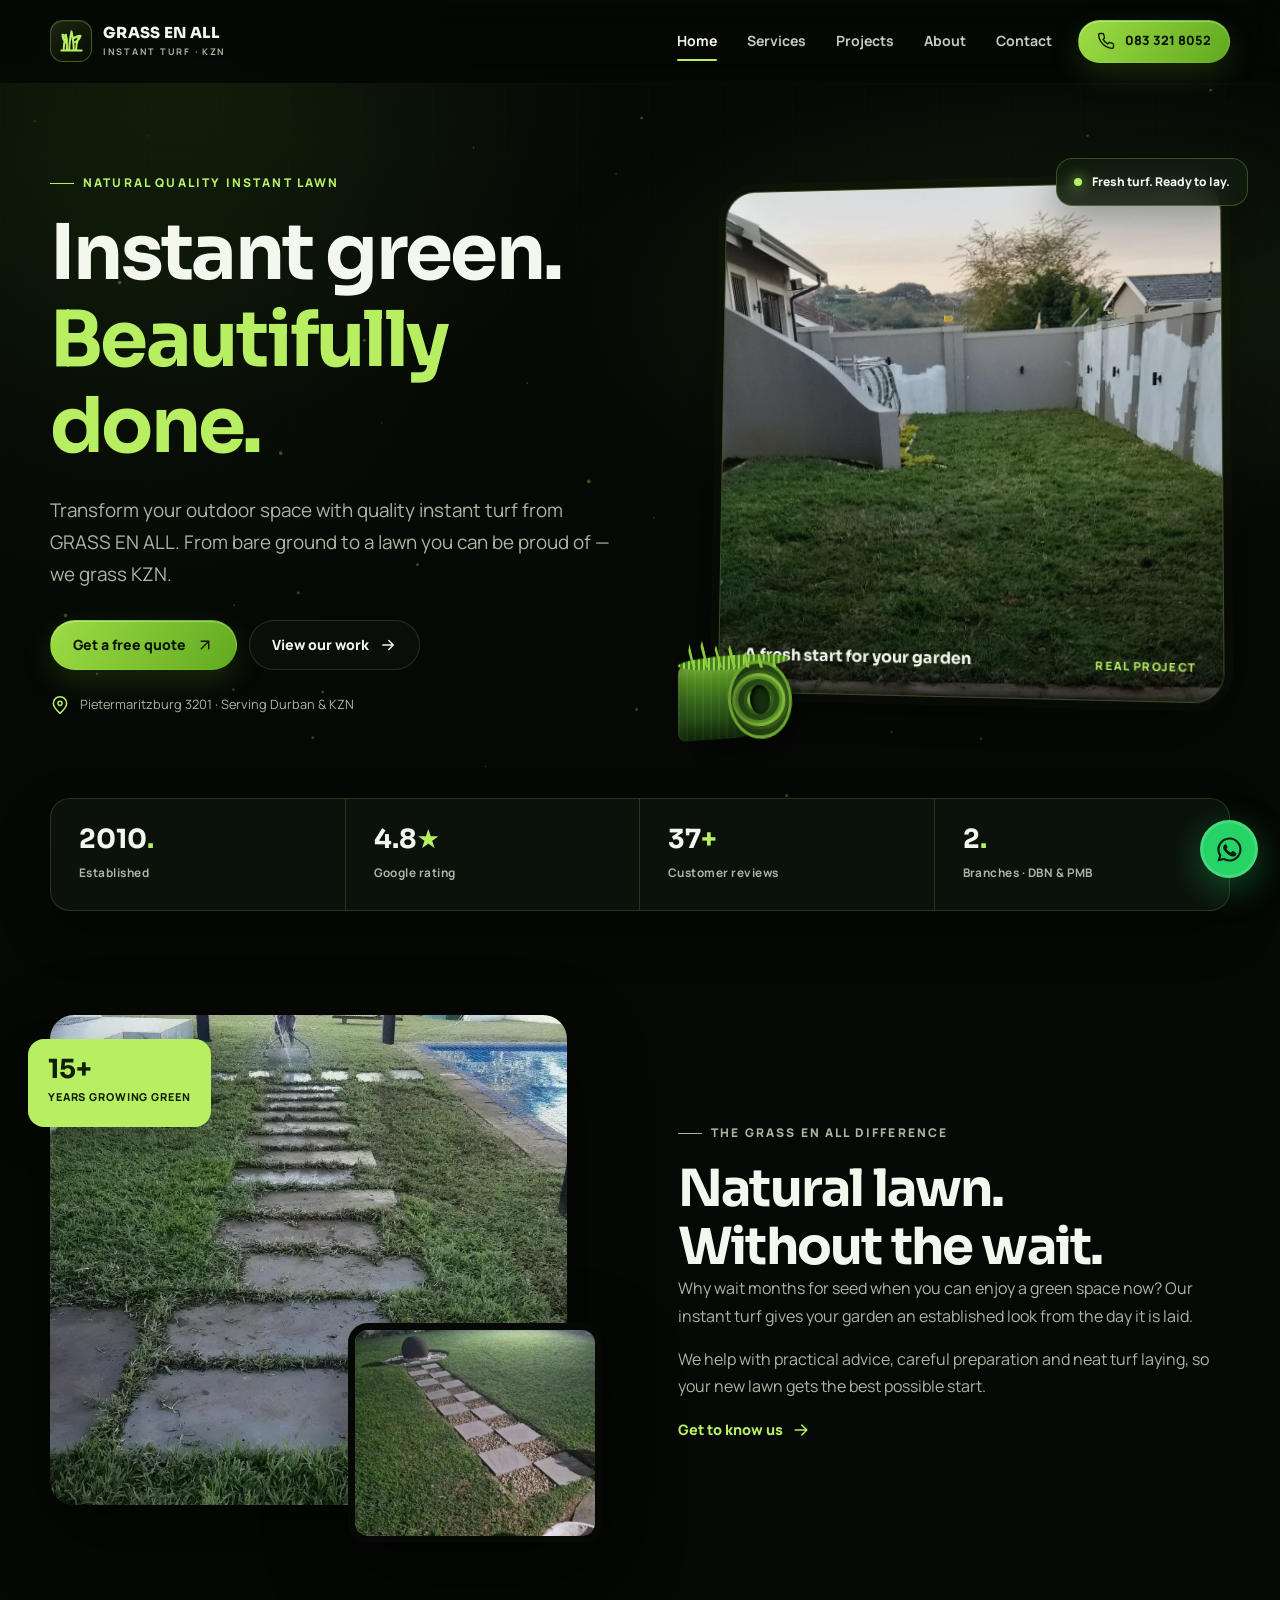
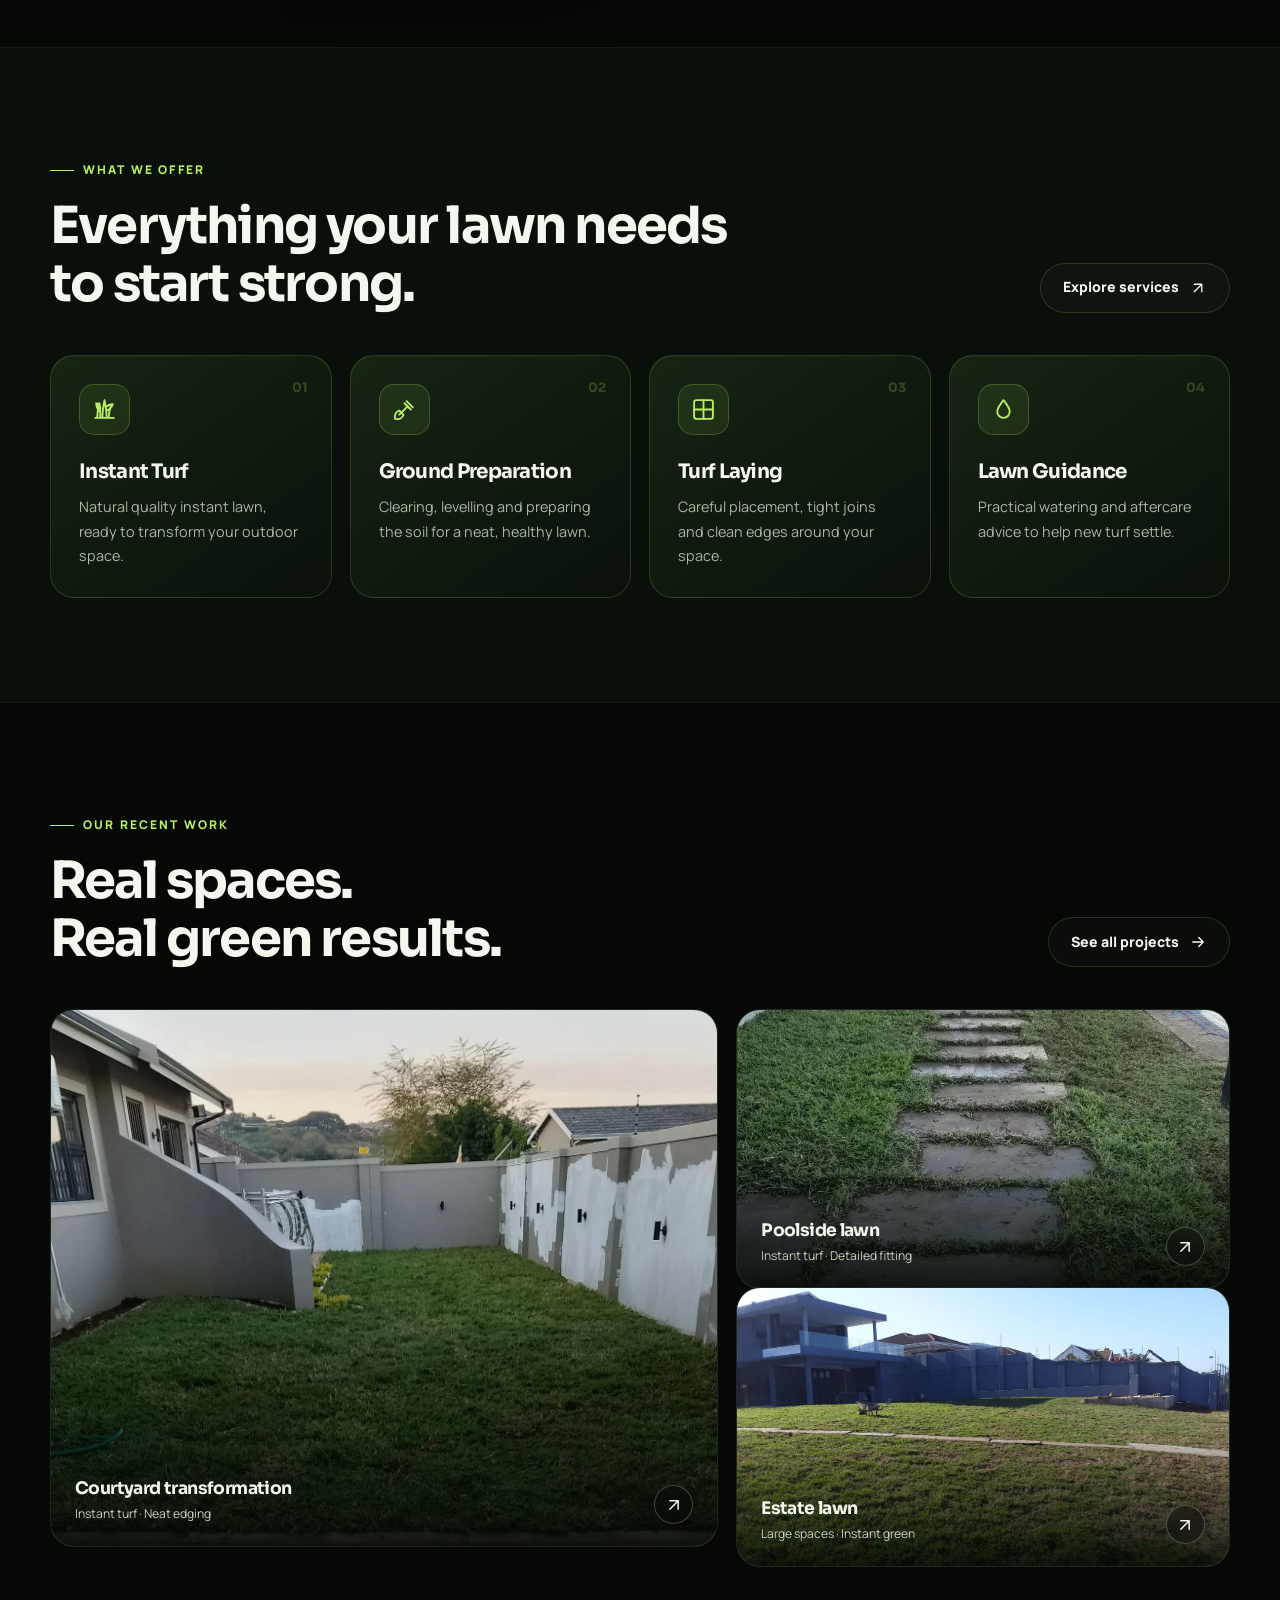
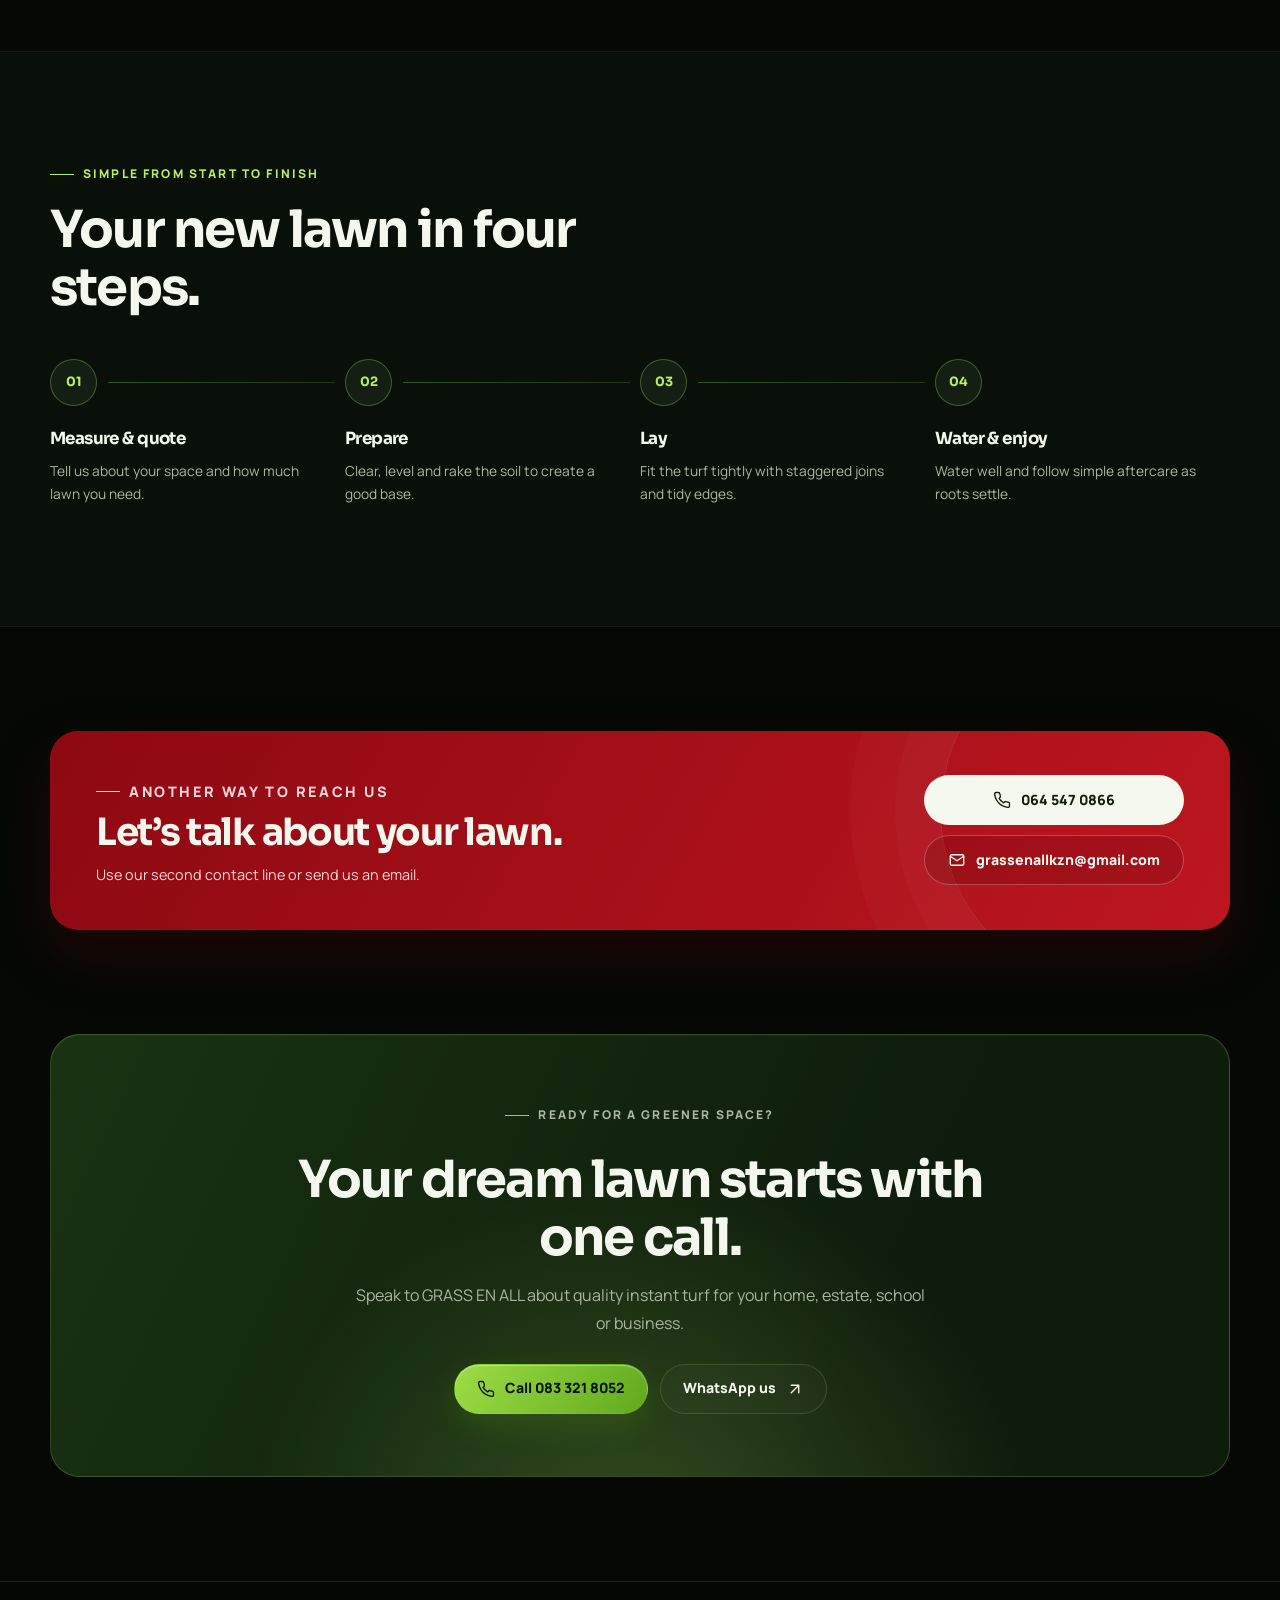
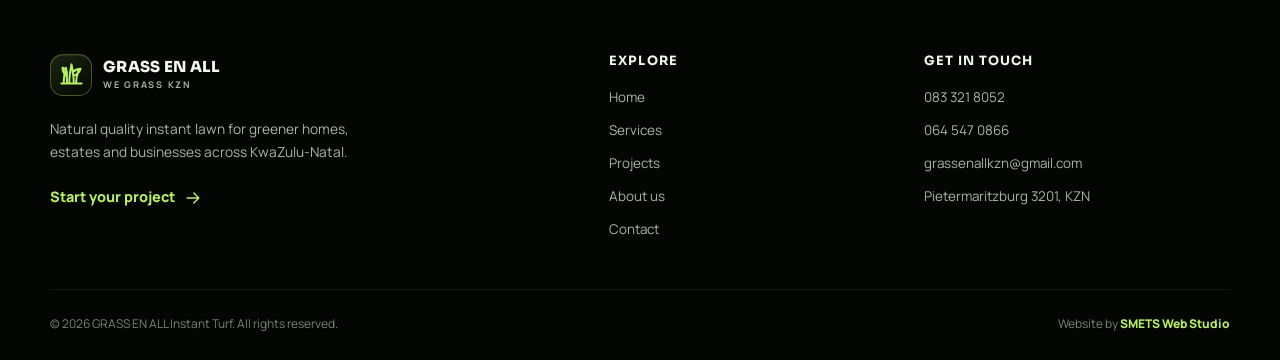
==== index.html @ 8e72a391 "Build multipage GRASS EN ALL website" ====
<!doctype html>
<html lang="en-ZA">
<head>
  <meta charset="utf-8">
  <meta name="viewport" content="width=device-width, initial-scale=1">
  <title>GRASS EN ALL | Instant Turf in Pietermaritzburg & KZN</title>
  <meta name="description" content="Natural quality instant lawn from GRASS EN ALL. Turf supply, ground preparation and lawn guidance across Pietermaritzburg, Durban and KZN. Call 083 321 8052.">
  <meta name="theme-color" content="#050805">
  <link rel="icon" href="assets/favicon.svg" type="image/svg+xml">
  <link rel="canonical" href="https://thewebster0326.github.io/grass-en-all-kzn/">
  <meta property="og:title" content="GRASS EN ALL — We Grass KZN">
  <meta property="og:description" content="Natural quality instant lawn for homes, estates and businesses across KwaZulu-Natal.">
  <meta property="og:type" content="website">
  <meta property="og:image" content="https://thewebster0326.github.io/grass-en-all-kzn/assets/images/hero-garden.webp">
  <script>document.documentElement.classList.add('js');</script>
  <link rel="stylesheet" href="css/styles.css">
  <script type="application/ld+json">
    {"@context":"https://schema.org","@type":"LocalBusiness","name":"GRASS EN ALL Instant Turf","url":"https://thewebster0326.github.io/grass-en-all-kzn/","logo":"https://thewebster0326.github.io/grass-en-all-kzn/assets/images/logo.webp","image":"https://thewebster0326.github.io/grass-en-all-kzn/assets/images/hero-garden.webp","telephone":["+27833218052","+27645470866"],"email":"grassenallkzn@gmail.com","foundingDate":"2010","address":{"@type":"PostalAddress","addressLocality":"Pietermaritzburg","postalCode":"3201","addressRegion":"KwaZulu-Natal","addressCountry":"ZA"},"areaServed":"KwaZulu-Natal","aggregateRating":{"@type":"AggregateRating","ratingValue":"4.8","reviewCount":"37"}}
  </script>
</head>
<body>
  <a class="skip-link" href="#main-content">Skip to content</a>
  <header class="site-header">
    <div class="container nav">
      <a class="brand" href="index.html" aria-label="GRASS EN ALL home">
        <span class="brand-mark"><svg class="icon" aria-hidden="true"><use href="assets/icons.svg#grass"></use></svg></span>
        <span class="brand-name">GRASS EN ALL<small>Instant Turf · KZN</small></span>
      </a>
      <nav class="nav-links" aria-label="Main navigation">
        <a href="index.html" aria-current="page">Home</a>
        <a href="services.html">Services</a>
        <a href="projects.html">Projects</a>
        <a href="about.html">About</a>
        <a href="contact.html">Contact</a>
      </nav>
      <div class="nav-actions">
        <a class="btn btn-primary btn-sm" href="tel:+27833218052"><svg class="icon" aria-hidden="true"><use href="assets/icons.svg#phone"></use></svg>083 321 8052</a>
        <button class="menu-toggle" type="button" aria-label="Toggle navigation" aria-expanded="false"><span></span><span></span><span></span></button>
      </div>
    </div>
  </header>

  <main id="main-content">
    <section class="hero">
      <canvas class="particle-canvas" aria-hidden="true"></canvas>
      <div class="container hero-grid">
        <div class="hero-copy">
          <p class="eyebrow">Natural quality instant lawn</p>
          <h1>Instant green.<br><em>Beautifully done.</em></h1>
          <p class="lead">Transform your outdoor space with quality instant turf from GRASS EN ALL. From bare ground to a lawn you can be proud of — we grass KZN.</p>
          <div class="hero-actions">
            <a class="btn btn-primary" href="contact.html">Get a free quote<svg class="icon" aria-hidden="true"><use href="assets/icons.svg#arrow-up-right"></use></svg></a>
            <a class="btn" href="projects.html">View our work<svg class="icon" aria-hidden="true"><use href="assets/icons.svg#arrow-right"></use></svg></a>
          </div>
          <p class="hero-note"><svg class="icon" aria-hidden="true"><use href="assets/icons.svg#location"></use></svg>Pietermaritzburg 3201 · Serving Durban & KZN</p>
        </div>
        <div class="hero-visual">
          <div class="floating-chip"><span class="dot"></span>Fresh turf. Ready to lay.</div>
          <div class="photo-card" data-tilt>
            <img src="assets/images/hero-garden.webp" alt="Freshly installed green instant lawn around a courtyard" width="1541" height="1099" fetchpriority="high">
            <div class="photo-caption"><strong>A fresh start for your garden</strong><span>Real project</span></div>
          </div>
          <div class="turf-roll" aria-hidden="true"><div class="roll-grass"></div><div class="roll-body"></div><div class="roll-end"></div></div>
        </div>
      </div>
    </section>

    <div class="stats-bar">
      <div class="container stats-grid reveal">
        <div class="stat"><strong>2010<span>.</span></strong><small>Established</small></div>
        <div class="stat"><strong>4.8<span>★</span></strong><small>Google rating</small></div>
        <div class="stat"><strong>37<span>+</span></strong><small>Customer reviews</small></div>
        <div class="stat"><strong>2<span>.</span></strong><small>Branches · DBN & PMB</small></div>
      </div>
    </div>

    <section class="section">
      <div class="container split">
        <div class="image-stack reveal">
          <img src="assets/images/pool-garden.webp" alt="Instant turf neatly laid around stepping stones and a swimming pool" width="720" height="964" loading="lazy">
          <img class="stack-small" src="assets/images/evening-lawn.webp" alt="Lush lawn with a neat stepping-stone path" width="720" height="909" loading="lazy">
          <div class="experience-badge"><strong>15+</strong><span>Years growing green</span></div>
        </div>
        <div class="split-copy reveal delay-1">
          <p class="eyebrow">The GRASS EN ALL difference</p>
          <h2>Natural lawn.<br>Without the wait.</h2>
          <p>Why wait months for seed when you can enjoy a green space now? Our instant turf gives your garden an established look from the day it is laid.</p>
          <p>We help with practical advice, careful preparation and neat turf laying, so your new lawn gets the best possible start.</p>
          <a class="text-link" href="about.html">Get to know us<svg class="icon" aria-hidden="true"><use href="assets/icons.svg#arrow-right"></use></svg></a>
        </div>
      </div>
    </section>

    <section class="section section-dark">
      <div class="container">
        <div class="section-head">
          <div class="reveal"><p class="eyebrow">What we offer</p><h2>Everything your lawn needs<br>to start strong.</h2></div>
          <a class="btn reveal" href="services.html">Explore services<svg class="icon" aria-hidden="true"><use href="assets/icons.svg#arrow-up-right"></use></svg></a>
        </div>
        <div class="card-grid">
          <article class="card reveal"><span class="card-number">01</span><div class="card-icon"><svg class="icon" aria-hidden="true"><use href="assets/icons.svg#grass"></use></svg></div><h3>Instant Turf</h3><p>Natural quality instant lawn, ready to transform your outdoor space.</p></article>
          <article class="card reveal delay-1"><span class="card-number">02</span><div class="card-icon"><svg class="icon" aria-hidden="true"><use href="assets/icons.svg#shovel"></use></svg></div><h3>Ground Preparation</h3><p>Clearing, levelling and preparing the soil for a neat, healthy lawn.</p></article>
          <article class="card reveal delay-2"><span class="card-number">03</span><div class="card-icon"><svg class="icon" aria-hidden="true"><use href="assets/icons.svg#layout"></use></svg></div><h3>Turf Laying</h3><p>Careful placement, tight joins and clean edges around your space.</p></article>
          <article class="card reveal delay-3"><span class="card-number">04</span><div class="card-icon"><svg class="icon" aria-hidden="true"><use href="assets/icons.svg#drop"></use></svg></div><h3>Lawn Guidance</h3><p>Practical watering and aftercare advice to help new turf settle.</p></article>
        </div>
      </div>
    </section>

    <section class="section">
      <div class="container">
        <div class="section-head">
          <div class="reveal"><p class="eyebrow">Our recent work</p><h2>Real spaces.<br>Real green results.</h2></div>
          <a class="btn reveal" href="projects.html">See all projects<svg class="icon" aria-hidden="true"><use href="assets/icons.svg#arrow-right"></use></svg></a>
        </div>
        <div class="gallery-preview">
          <a class="project-card reveal" href="projects.html"><img src="assets/images/hero-garden.webp" alt="Green courtyard lawn installation" loading="lazy"><div class="project-info"><div><h3>Courtyard transformation</h3><p>Instant turf · Neat edging</p></div><span class="project-open"><svg class="icon" aria-hidden="true"><use href="assets/icons.svg#arrow-up-right"></use></svg></span></div></a>
          <a class="project-card reveal delay-1" href="projects.html"><img src="assets/images/pool-garden.webp" alt="Poolside lawn and stepping-stone path" loading="lazy"><div class="project-info"><div><h3>Poolside lawn</h3><p>Instant turf · Detailed fitting</p></div><span class="project-open"><svg class="icon" aria-hidden="true"><use href="assets/icons.svg#arrow-up-right"></use></svg></span></div></a>
          <a class="project-card reveal delay-2" href="projects.html"><img src="assets/images/estate-lawn.webp" alt="Wide newly installed lawn at an estate" loading="lazy"><div class="project-info"><div><h3>Estate lawn</h3><p>Large spaces · Instant green</p></div><span class="project-open"><svg class="icon" aria-hidden="true"><use href="assets/icons.svg#arrow-up-right"></use></svg></span></div></a>
        </div>
      </div>
    </section>

    <section class="section section-dark">
      <div class="container">
        <div class="section-head reveal"><div><p class="eyebrow">Simple from start to finish</p><h2>Your new lawn in four steps.</h2></div></div>
        <div class="process">
          <div class="process-step reveal"><div class="step-number"></div><h3>Measure & quote</h3><p>Tell us about your space and how much lawn you need.</p></div>
          <div class="process-step reveal delay-1"><div class="step-number"></div><h3>Prepare</h3><p>Clear, level and rake the soil to create a good base.</p></div>
          <div class="process-step reveal delay-2"><div class="step-number"></div><h3>Lay</h3><p>Fit the turf tightly with staggered joins and tidy edges.</p></div>
          <div class="process-step reveal delay-3"><div class="step-number"></div><h3>Water & enjoy</h3><p>Water well and follow simple aftercare as roots settle.</p></div>
        </div>
      </div>
    </section>

    <section class="section">
      <div class="container red-contact reveal">
        <div class="red-contact-inner">
          <div><p class="eyebrow">Another way to reach us</p><h2>Let’s talk about your lawn.</h2><p>Use our second contact line or send us an email.</p></div>
          <div class="red-contact-actions">
            <a class="btn btn-light" href="tel:+27645470866"><svg class="icon" aria-hidden="true"><use href="assets/icons.svg#phone"></use></svg>064 547 0866</a>
            <a class="btn" href="mailto:grassenallkzn@gmail.com"><svg class="icon" aria-hidden="true"><use href="assets/icons.svg#mail"></use></svg>grassenallkzn@gmail.com</a>
          </div>
        </div>
      </div>
    </section>

    <section class="section" style="padding-top:0">
      <div class="container cta-panel reveal">
        <p class="eyebrow">Ready for a greener space?</p>
        <h2>Your dream lawn starts with one call.</h2>
        <p>Speak to GRASS EN ALL about quality instant turf for your home, estate, school or business.</p>
        <div class="cta-actions"><a class="btn btn-primary" href="tel:+27833218052"><svg class="icon" aria-hidden="true"><use href="assets/icons.svg#phone"></use></svg>Call 083 321 8052</a><a class="btn" href="https://wa.me/27833218052?text=Hi%20GRASS%20EN%20ALL%2C%20I%20would%20like%20an%20instant%20turf%20quote." target="_blank" rel="noopener">WhatsApp us<svg class="icon" aria-hidden="true"><use href="assets/icons.svg#arrow-up-right"></use></svg></a></div>
      </div>
    </section>
  </main>

  <footer class="site-footer">
    <div class="container">
      <div class="footer-grid">
        <div class="footer-brand"><a class="brand" href="index.html"><span class="brand-mark"><svg class="icon" aria-hidden="true"><use href="assets/icons.svg#grass"></use></svg></span><span class="brand-name">GRASS EN ALL<small>We Grass KZN</small></span></a><p>Natural quality instant lawn for greener homes, estates and businesses across KwaZulu-Natal.</p><a class="text-link" href="contact.html">Start your project<svg class="icon" aria-hidden="true"><use href="assets/icons.svg#arrow-right"></use></svg></a></div>
        <div><h2 class="footer-title">Explore</h2><div class="footer-links"><a href="index.html">Home</a><a href="services.html">Services</a><a href="projects.html">Projects</a><a href="about.html">About us</a><a href="contact.html">Contact</a></div></div>
        <div><h2 class="footer-title">Get in touch</h2><div class="footer-links"><a href="tel:+27833218052">083 321 8052</a><a href="tel:+27645470866">064 547 0866</a><a href="mailto:grassenallkzn@gmail.com">grassenallkzn@gmail.com</a><a href="https://www.google.com/maps/search/?api=1&amp;query=Grass+En+All+Pietermaritzburg+3201" target="_blank" rel="noopener">Pietermaritzburg 3201, KZN</a></div></div>
      </div>
      <div class="footer-bottom"><p>© <span data-year>2026</span> GRASS EN ALL Instant Turf. All rights reserved.</p><p>Website by <a href="https://github.com/thewebster0326" target="_blank" rel="noopener">SMETS Web Studio</a></p></div>
    </div>
  </footer>
  <a class="whatsapp-float" href="https://wa.me/27833218052?text=Hi%20GRASS%20EN%20ALL%2C%20I%20would%20like%20an%20instant%20turf%20quote." target="_blank" rel="noopener" aria-label="Chat to GRASS EN ALL on WhatsApp"><svg aria-hidden="true"><use href="assets/icons.svg#whatsapp"></use></svg></a>
  <script src="js/main.js" defer></script>
</body>
</html>
---- css/styles.css ----
@import url('https://fonts.googleapis.com/css2?family=Manrope:wght@400;500;600;700;800&family=Sora:wght@500;600;700;800&display=swap');

:root {
  --bg: #050805;
  --bg-soft: #091009;
  --surface: #0d150d;
  --surface-2: #131f12;
  --surface-3: #1a2817;
  --text: #f3f7ed;
  --muted: #aab7a3;
  --lime: #b8ef62;
  --green: #74bd2d;
  --green-dark: #285d1c;
  --red: #a80e18;
  --line: rgba(184, 239, 98, 0.16);
  --glow: rgba(116, 189, 45, 0.25);
  --shadow: 0 28px 80px rgba(0, 0, 0, 0.42);
  --radius: 24px;
  --font-body: 'Manrope', system-ui, -apple-system, BlinkMacSystemFont, 'Segoe UI', sans-serif;
  --font-display: 'Sora', 'Manrope', system-ui, sans-serif;
}

*, *::before, *::after { box-sizing: border-box; }
html { scroll-behavior: smooth; scroll-padding-top: 100px; }
body {
  margin: 0;
  min-width: 320px;
  overflow-x: hidden;
  background:
    radial-gradient(circle at 10% 5%, rgba(66, 126, 31, 0.09), transparent 26rem),
    var(--bg);
  color: var(--text);
  font-family: var(--font-body);
  font-size: 16px;
  line-height: 1.7;
  -webkit-font-smoothing: antialiased;
}
body.menu-open { overflow: hidden; }
img { display: block; max-width: 100%; }
a { color: inherit; text-decoration: none; }
button, input, select, textarea { font: inherit; }
button, a { -webkit-tap-highlight-color: transparent; }
button { color: inherit; }
::selection { background: var(--lime); color: #102007; }
:focus-visible { outline: 3px solid var(--lime); outline-offset: 4px; }

.skip-link {
  position: fixed;
  top: 10px;
  left: 10px;
  z-index: 200;
  padding: 10px 16px;
  border-radius: 8px;
  background: var(--lime);
  color: #0c1608;
  font-weight: 800;
  transform: translateY(-150%);
}
.skip-link:focus { transform: translateY(0); }
.container { width: min(1180px, calc(100% - 40px)); margin-inline: auto; }
.narrow { width: min(800px, calc(100% - 40px)); margin-inline: auto; }
.section { position: relative; padding: 104px 0; }
.section-sm { padding: 72px 0; }
.section-dark { background: var(--bg-soft); border-block: 1px solid rgba(255,255,255,.04); }
.section-head { display: flex; align-items: end; justify-content: space-between; gap: 32px; margin-bottom: 42px; }
.section-head > div { max-width: 680px; }
.section-head .btn { flex: none; }
.eyebrow {
  display: inline-flex;
  align-items: center;
  gap: 9px;
  margin: 0 0 18px;
  color: var(--lime);
  font-size: .75rem;
  font-weight: 800;
  letter-spacing: .18em;
  line-height: 1.4;
  text-transform: uppercase;
}
.eyebrow::before { content: ''; width: 24px; height: 1px; background: currentColor; }
h1, h2, h3, h4 { margin: 0; font-family: var(--font-display); line-height: 1.13; letter-spacing: -.035em; }
h1 { font-size: clamp(2.8rem, 6vw, 5.6rem); }
h2 { font-size: clamp(2rem, 4vw, 3.35rem); }
h3 { font-size: 1.25rem; }
p { margin: 0 0 1rem; }
.lead { max-width: 650px; color: var(--muted); font-size: clamp(1.02rem, 1.5vw, 1.18rem); }
.text-lime { color: var(--lime); }
.muted { color: var(--muted); }
.small { font-size: .88rem; }
.icon { width: 20px; height: 20px; flex: none; fill: none; stroke: currentColor; stroke-width: 1.8; stroke-linecap: round; stroke-linejoin: round; }

.site-header {
  position: sticky;
  top: 0;
  z-index: 100;
  border-bottom: 1px solid transparent;
  background: rgba(5, 8, 5, .76);
  backdrop-filter: blur(18px);
  -webkit-backdrop-filter: blur(18px);
  transition: border-color .25s, background .25s;
}
.site-header.scrolled { border-color: var(--line); background: rgba(5, 8, 5, .94); }
.nav { min-height: 82px; display: flex; align-items: center; justify-content: space-between; gap: 26px; }
.brand { display: inline-flex; align-items: center; gap: 11px; flex: none; }
.brand-mark {
  display: grid;
  place-items: center;
  width: 42px;
  height: 42px;
  border: 1px solid rgba(184, 239, 98, .3);
  border-radius: 13px;
  background: linear-gradient(145deg, rgba(184,239,98,.13), rgba(116,189,45,.02));
  color: var(--lime);
  box-shadow: inset 0 1px 0 rgba(255,255,255,.08);
}
.brand-mark svg { width: 27px; height: 27px; }
.brand-name { font-family: var(--font-display); font-size: .95rem; font-weight: 800; letter-spacing: .02em; line-height: 1.2; }
.brand-name small { display: block; margin-top: 4px; color: var(--muted); font-family: var(--font-body); font-size: .57rem; font-weight: 700; letter-spacing: .19em; text-transform: uppercase; }
.nav-links { display: flex; align-items: center; gap: 30px; margin-left: auto; }
.nav-links a { position: relative; padding: 27px 0; color: #c2ccc0; font-size: .88rem; font-weight: 700; }
.nav-links a::after { content: ''; position: absolute; right: 0; bottom: 19px; left: 0; height: 2px; border-radius: 2px; background: var(--lime); transform: scaleX(0); transition: transform .25s; }
.nav-links a:hover, .nav-links a[aria-current='page'] { color: var(--text); }
.nav-links a:hover::after, .nav-links a[aria-current='page']::after { transform: scaleX(1); }
.nav-actions { display: flex; align-items: center; gap: 10px; }
.menu-toggle { display: none; width: 44px; height: 44px; padding: 0; border: 1px solid var(--line); border-radius: 12px; background: var(--surface); cursor: pointer; }
.menu-toggle span { display: block; width: 19px; height: 2px; margin: 4px auto; border-radius: 2px; background: var(--text); transition: transform .25s, opacity .25s; }
.menu-toggle[aria-expanded='true'] span:first-child { transform: translateY(6px) rotate(45deg); }
.menu-toggle[aria-expanded='true'] span:nth-child(2) { opacity: 0; }
.menu-toggle[aria-expanded='true'] span:last-child { transform: translateY(-6px) rotate(-45deg); }

.btn {
  display: inline-flex;
  align-items: center;
  justify-content: center;
  gap: 10px;
  min-height: 50px;
  padding: 13px 22px;
  border: 1px solid var(--line);
  border-radius: 999px;
  background: rgba(255,255,255,.025);
  color: var(--text);
  font-size: .88rem;
  font-weight: 800;
  line-height: 1.2;
  cursor: pointer;
  transition: transform .25s, border-color .25s, background .25s, box-shadow .25s;
}
.btn:hover { transform: translateY(-3px); border-color: rgba(184,239,98,.55); background: rgba(184,239,98,.06); }
.btn-primary { border-color: transparent; background: linear-gradient(120deg, #9ddd45, #61a91f); color: #0a1407; box-shadow: 0 12px 30px rgba(97,169,31,.2), inset 0 1px 0 rgba(255,255,255,.35); }
.btn-primary:hover { border-color: transparent; background: linear-gradient(120deg, #b8ef62, #74bd2d); box-shadow: 0 16px 38px rgba(97,169,31,.3); }
.btn-light { background: #f4f8ee; color: #11200b; border-color: transparent; }
.btn-light:hover { background: #fff; }
.btn-sm { min-height: 43px; padding: 11px 18px; font-size: .8rem; }
.btn .icon { width: 18px; height: 18px; }
.text-link { display: inline-flex; align-items: center; gap: 8px; color: var(--lime); font-weight: 800; font-size: .9rem; }
.text-link .icon { transition: transform .2s; }
.text-link:hover .icon { transform: translateX(4px); }

.hero { position: relative; isolation: isolate; overflow: hidden; padding: 82px 0 94px; }
.hero::before {
  content: '';
  position: absolute;
  z-index: -2;
  inset: 0;
  background:
    radial-gradient(ellipse at 82% 30%, rgba(89, 156, 37, .17), transparent 34%),
    radial-gradient(ellipse at 15% 0%, rgba(89, 156, 37, .1), transparent 32%);
}
.hero::after {
  content: '';
  position: absolute;
  z-index: -1;
  inset: 0;
  opacity: .22;
  background-image: linear-gradient(rgba(184,239,98,.06) 1px, transparent 1px), linear-gradient(90deg, rgba(184,239,98,.06) 1px, transparent 1px);
  background-size: 72px 72px;
  mask-image: linear-gradient(to bottom, black, transparent 90%);
}
.particle-canvas { position: absolute; z-index: -1; inset: 0; width: 100%; height: 100%; pointer-events: none; }
.hero-grid { display: grid; grid-template-columns: minmax(0, 1.03fr) minmax(400px, .97fr); align-items: center; gap: 68px; }
.hero-copy { position: relative; z-index: 2; }
.hero h1 { max-width: 720px; margin-bottom: 24px; }
.hero h1 em { color: var(--lime); font-style: normal; }
.hero .lead { margin-bottom: 30px; }
.hero-actions { display: flex; flex-wrap: wrap; gap: 12px; }
.hero-note { display: flex; align-items: center; gap: 10px; margin-top: 24px; color: var(--muted); font-size: .8rem; }
.hero-note svg { color: var(--lime); }
.hero-visual { position: relative; perspective: 1100px; padding: 10px 12px 30px 24px; }
.photo-card {
  position: relative;
  overflow: hidden;
  border: 1px solid rgba(184,239,98,.25);
  border-radius: 30px;
  background: var(--surface);
  box-shadow: var(--shadow), 0 0 0 8px rgba(184,239,98,.025);
  transform: rotateY(-6deg) rotateX(3deg);
  transform-style: preserve-3d;
  transition: transform .18s ease-out;
  will-change: transform;
}
.photo-card::after { content: ''; position: absolute; inset: 0; background: linear-gradient(to top, rgba(3,8,3,.6), transparent 45%); pointer-events: none; }
.photo-card img { width: 100%; height: 510px; object-fit: cover; }
.photo-caption { position: absolute; z-index: 2; right: 26px; bottom: 24px; left: 26px; display: flex; align-items: end; justify-content: space-between; gap: 15px; }
.photo-caption strong { font-family: var(--font-display); font-size: 1rem; }
.photo-caption span { color: var(--lime); font-size: .7rem; font-weight: 800; letter-spacing: .12em; text-transform: uppercase; }
.floating-chip {
  position: absolute;
  z-index: 4;
  top: -15px;
  right: -18px;
  display: flex;
  align-items: center;
  gap: 10px;
  padding: 13px 17px;
  border: 1px solid rgba(184,239,98,.25);
  border-radius: 16px;
  background: rgba(15,28,13,.88);
  box-shadow: 0 15px 40px rgba(0,0,0,.35);
  backdrop-filter: blur(12px);
  font-size: .75rem;
  font-weight: 800;
  animation: float 5s ease-in-out infinite;
}
.floating-chip .dot { width: 8px; height: 8px; border-radius: 50%; background: var(--lime); box-shadow: 0 0 14px var(--lime); }
.turf-roll { position: absolute; z-index: 5; bottom: -22px; left: -40px; width: 140px; height: 118px; transform-style: preserve-3d; animation: roll-float 6s ease-in-out infinite; pointer-events: none; }
.roll-body { position: absolute; right: 0; bottom: 9px; width: 113px; height: 76px; border-radius: 8px 50% 50% 8px / 8px 50% 50% 8px; background: repeating-linear-gradient(90deg, rgba(255,255,255,.05) 0 2px, transparent 2px 8px), linear-gradient(180deg, #67aa27, #315f18 55%, #183a10); box-shadow: inset 0 7px 12px rgba(255,255,255,.1), inset 0 -12px 18px rgba(0,0,0,.35), 15px 25px 30px rgba(0,0,0,.35); transform: skewY(-4deg); }
.roll-body::before { content: ''; position: absolute; top: -7px; right: 2px; left: 0; height: 14px; border-radius: 50%; background: repeating-linear-gradient(90deg, #9add45 0 2px, #487f21 2px 5px); }
.roll-end { position: absolute; z-index: 2; right: -1px; bottom: 8px; width: 64px; height: 79px; border: 3px solid #6da52e; border-radius: 50%; background: repeating-radial-gradient(circle at 48% 50%, #264b15 0 5px, #5b9229 6px 8px, #86bc3a 9px 11px, #355d1b 12px 15px); box-shadow: inset 8px 0 15px rgba(0,0,0,.35), 4px 8px 12px rgba(0,0,0,.3); transform: rotate(-5deg); }
.roll-end::after { content: ''; position: absolute; inset: 22px 19px; border-radius: 50%; background: #142d0d; box-shadow: inset 2px 2px 5px #000; }
.roll-grass { position: absolute; z-index: 3; right: 7px; bottom: 79px; width: 98px; height: 28px; background: repeating-linear-gradient(75deg, transparent 0 6px, #8bc93d 7px 9px, transparent 10px 13px); clip-path: polygon(0 100%, 4% 12%, 9% 100%, 17% 0, 23% 100%, 31% 20%, 37% 100%, 47% 0, 53% 100%, 65% 15%, 70% 100%, 82% 4%, 87% 100%, 96% 24%, 100% 100%); }
@keyframes float { 50% { transform: translateY(-9px); } }
@keyframes roll-float { 50% { transform: translateY(-8px) rotate(2deg); } }

.stats-bar { position: relative; z-index: 3; margin-top: -28px; }
.stats-grid { display: grid; grid-template-columns: repeat(4, 1fr); overflow: hidden; border: 1px solid var(--line); border-radius: 20px; background: rgba(13,21,13,.9); box-shadow: 0 20px 50px rgba(0,0,0,.3); backdrop-filter: blur(12px); }
.stat { padding: 25px 28px; border-right: 1px solid var(--line); }
.stat:last-child { border: 0; }
.stat strong { display: block; margin-bottom: 2px; color: var(--text); font-family: var(--font-display); font-size: 1.65rem; line-height: 1.2; }
.stat strong span { color: var(--lime); }
.stat small { color: var(--muted); font-size: .74rem; font-weight: 700; letter-spacing: .04em; }

.page-hero { padding: 78px 0 82px; }
.page-hero .hero-grid { grid-template-columns: minmax(0, 1fr) minmax(350px, .78fr); }
.page-hero h1 { font-size: clamp(2.65rem, 5vw, 4.7rem); }
.page-hero .photo-card img { height: 390px; }
.page-hero .hero-visual { padding-bottom: 10px; }
.breadcrumbs { display: flex; gap: 9px; margin-bottom: 22px; color: var(--muted); font-size: .78rem; }
.breadcrumbs a:hover { color: var(--lime); }
.breadcrumbs span { color: var(--lime); }

.split { display: grid; grid-template-columns: repeat(2, minmax(0, 1fr)); align-items: center; gap: 76px; }
.split-copy p { color: var(--muted); }
.split-copy .btn { margin-top: 12px; }
.image-stack { position: relative; padding: 0 35px 38px 0; }
.image-stack > img { width: 100%; height: 490px; object-fit: cover; border-radius: var(--radius); box-shadow: var(--shadow); }
.image-stack .stack-small { position: absolute; right: 0; bottom: 0; width: 46%; height: 220px; border: 7px solid var(--bg); border-radius: 20px; }
.experience-badge { position: absolute; top: 24px; left: -22px; padding: 17px 20px; border-radius: 16px; background: var(--lime); color: #102008; box-shadow: 0 15px 35px rgba(0,0,0,.25); }
.experience-badge strong { display: block; font-family: var(--font-display); font-size: 1.65rem; line-height: 1; }
.experience-badge span { font-size: .68rem; font-weight: 800; text-transform: uppercase; letter-spacing: .08em; }

.card-grid { display: grid; grid-template-columns: repeat(4, minmax(0, 1fr)); gap: 18px; }
.card-grid.three { grid-template-columns: repeat(3, minmax(0, 1fr)); }
.card {
  position: relative;
  overflow: hidden;
  padding: 28px;
  border: 1px solid var(--line);
  border-radius: var(--radius);
  background: linear-gradient(145deg, rgba(25,40,22,.86), rgba(10,17,10,.94));
  box-shadow: inset 0 1px 0 rgba(255,255,255,.025);
  transition: transform .3s, border-color .3s, box-shadow .3s;
}
.card::before { content: ''; position: absolute; inset: 0; background: radial-gradient(300px circle at var(--mx, 50%) var(--my, 0%), rgba(184,239,98,.11), transparent 60%); opacity: 0; transition: opacity .3s; pointer-events: none; }
.card:hover { border-color: rgba(184,239,98,.38); box-shadow: 0 20px 50px rgba(0,0,0,.24); transform: translateY(-6px); }
.card:hover::before { opacity: 1; }
.card-icon { display: grid; place-items: center; width: 51px; height: 51px; margin-bottom: 26px; border: 1px solid rgba(184,239,98,.22); border-radius: 15px; background: rgba(184,239,98,.08); color: var(--lime); }
.card-icon .icon { width: 25px; height: 25px; }
.card h3 { margin-bottom: 12px; }
.card p { margin: 0; color: var(--muted); font-size: .9rem; }
.card .text-link { margin-top: 22px; }
.card-number { position: absolute; top: 22px; right: 24px; color: rgba(184,239,98,.22); font-family: var(--font-display); font-size: .8rem; font-weight: 700; }

.gallery-preview { display: grid; grid-template-columns: 1.15fr .85fr; grid-template-rows: repeat(2, 260px); gap: 18px; }
.gallery-preview .project-card:first-child { grid-row: 1 / 3; }
.project-card { position: relative; overflow: hidden; min-height: 280px; border: 1px solid rgba(255,255,255,.08); border-radius: var(--radius); background: var(--surface); cursor: pointer; }
.project-card img { width: 100%; height: 100%; object-fit: cover; transition: transform .7s cubic-bezier(.2,.7,.2,1), filter .4s; }
.project-card::after { content: ''; position: absolute; inset: 0; background: linear-gradient(to top, rgba(3,8,3,.88), transparent 55%); pointer-events: none; }
.project-card:hover img { transform: scale(1.055); filter: saturate(1.12); }
.project-info { position: absolute; z-index: 2; right: 24px; bottom: 22px; left: 24px; display: flex; align-items: end; justify-content: space-between; gap: 14px; }
.project-info h3 { font-size: 1.08rem; }
.project-info p { margin: 5px 0 0; color: #c5d0bf; font-size: .76rem; }
.project-open { display: grid; place-items: center; flex: none; width: 39px; height: 39px; border: 1px solid rgba(255,255,255,.22); border-radius: 50%; background: rgba(5,8,5,.4); backdrop-filter: blur(8px); }

.process { display: grid; grid-template-columns: repeat(4, 1fr); gap: 0; counter-reset: steps; }
.process-step { position: relative; padding: 0 28px 0 0; counter-increment: steps; }
.process-step:not(:last-child)::after { content: ''; position: absolute; top: 23px; right: 10px; left: 58px; height: 1px; background: linear-gradient(90deg, var(--green-dark), var(--line)); }
.step-number { position: relative; z-index: 1; display: grid; place-items: center; width: 47px; height: 47px; margin-bottom: 24px; border: 1px solid rgba(184,239,98,.3); border-radius: 50%; background: var(--surface-2); color: var(--lime); font-family: var(--font-display); font-size: .8rem; font-weight: 700; }
.step-number::before { content: '0' counter(steps); }
.process-step h3 { margin-bottom: 10px; font-size: 1.05rem; }
.process-step p { color: var(--muted); font-size: .86rem; }

.red-contact { position: relative; overflow: hidden; border-radius: 28px; background: linear-gradient(120deg, #8d0912, #bd1620); box-shadow: 0 24px 60px rgba(108,4,12,.25); }
.red-contact::after { content: ''; position: absolute; top: -100px; right: -70px; width: 360px; height: 360px; border: 1px solid rgba(255,255,255,.1); border-radius: 50%; box-shadow: 0 0 0 45px rgba(255,255,255,.025), 0 0 0 90px rgba(255,255,255,.02); }
.red-contact-inner { position: relative; z-index: 1; display: grid; grid-template-columns: 1fr auto; align-items: center; gap: 35px; padding: 42px 46px; }
.red-contact .eyebrow { margin-bottom: 10px; color: #ffd7da; }
.red-contact .eyebrow::before { background: currentColor; }
.red-contact h2 { font-size: clamp(1.7rem, 3vw, 2.35rem); }
.red-contact p { margin: 9px 0 0; color: #ffd7da; font-size: .9rem; }
.red-contact-actions { display: flex; flex-direction: column; gap: 10px; min-width: 260px; }
.red-contact .btn { border-color: rgba(255,255,255,.25); }
.red-contact .btn:not(.btn-light) { background: rgba(60,0,4,.16); }

.cta-panel { position: relative; isolation: isolate; overflow: hidden; padding: 62px; border: 1px solid rgba(184,239,98,.2); border-radius: 30px; background: linear-gradient(115deg, #193312, #0e1c0c 70%); text-align: center; box-shadow: inset 0 1px 0 rgba(255,255,255,.04); }
.cta-panel::before { content: ''; position: absolute; z-index: -1; inset: 0; background: radial-gradient(circle at 50% 120%, rgba(184,239,98,.22), transparent 50%); }
.cta-panel h2 { max-width: 720px; margin: 0 auto 16px; }
.cta-panel p { max-width: 580px; margin: 0 auto 27px; color: var(--muted); }
.cta-actions { display: flex; flex-wrap: wrap; justify-content: center; gap: 12px; }

.service-list { display: grid; gap: 22px; }
.service-row { display: grid; grid-template-columns: 80px 1fr auto; align-items: center; gap: 28px; padding: 30px; border: 1px solid var(--line); border-radius: var(--radius); background: linear-gradient(120deg, var(--surface-2), var(--surface)); transition: border-color .25s, transform .25s; }
.service-row:hover { border-color: rgba(184,239,98,.38); transform: translateX(5px); }
.service-row .card-icon { margin: 0; width: 64px; height: 64px; }
.service-row h2 { margin-bottom: 8px; font-size: 1.35rem; }
.service-row p { max-width: 690px; margin: 0; color: var(--muted); font-size: .92rem; }
.service-tag { display: inline-block; margin-top: 10px; color: var(--lime); font-size: .72rem; font-weight: 800; letter-spacing: .08em; text-transform: uppercase; }

.calculator { display: grid; grid-template-columns: 1fr .85fr; overflow: hidden; border: 1px solid var(--line); border-radius: 28px; background: var(--surface); box-shadow: var(--shadow); }
.calculator-form { padding: 40px; }
.calculator-form h2 { margin-bottom: 10px; font-size: 2rem; }
.calculator-form > p { color: var(--muted); font-size: .9rem; }
.form-row { display: grid; grid-template-columns: repeat(2, 1fr); gap: 15px; }
.field { margin-top: 18px; }
.field label { display: block; margin-bottom: 7px; color: #d8e2d3; font-size: .78rem; font-weight: 800; }
.field input, .field select, .field textarea {
  width: 100%;
  min-height: 50px;
  padding: 12px 15px;
  border: 1px solid rgba(184,239,98,.18);
  border-radius: 12px;
  outline: none;
  background: #091009;
  color: var(--text);
  transition: border-color .2s, box-shadow .2s;
}
.field textarea { min-height: 125px; resize: vertical; }
.field input:focus, .field select:focus, .field textarea:focus { border-color: var(--lime); box-shadow: 0 0 0 3px rgba(184,239,98,.1); }
.field input::placeholder, .field textarea::placeholder { color: #6e7c68; }
.field select { appearance: auto; }
.form-note { margin: 15px 0 0; color: var(--muted); font-size: .72rem; }
.calculator-result { position: relative; display: flex; flex-direction: column; justify-content: center; padding: 40px; background: linear-gradient(145deg, #233e18, #101e0d); }
.calculator-result::after { content: ''; position: absolute; right: -60px; bottom: -80px; width: 230px; height: 230px; border: 1px solid rgba(184,239,98,.12); border-radius: 50%; box-shadow: 0 0 0 35px rgba(184,239,98,.025), 0 0 0 70px rgba(184,239,98,.018); }
.result-label { color: var(--lime); font-size: .72rem; font-weight: 800; letter-spacing: .13em; text-transform: uppercase; }
.result-number { margin: 10px 0 2px; font-family: var(--font-display); font-size: clamp(3rem, 6vw, 5rem); font-weight: 700; line-height: 1; letter-spacing: -.06em; }
.result-number span { font-size: 1.3rem; letter-spacing: 0; }
.result-extra { min-height: 52px; margin: 14px 0 22px; color: #c3d0bc; font-size: .84rem; }
.calculator-result .btn { position: relative; z-index: 1; align-self: flex-start; }

.faq-list { border-top: 1px solid var(--line); }
.faq-item { border-bottom: 1px solid var(--line); }
.faq-item summary { position: relative; display: flex; align-items: center; justify-content: space-between; gap: 25px; padding: 24px 0; font-family: var(--font-display); font-size: 1rem; font-weight: 600; cursor: pointer; list-style: none; }
.faq-item summary::-webkit-details-marker { display: none; }
.faq-item summary::after { content: '+'; display: grid; place-items: center; flex: none; width: 31px; height: 31px; border: 1px solid var(--line); border-radius: 50%; color: var(--lime); font-family: var(--font-body); font-size: 1.25rem; font-weight: 400; transition: transform .2s; }
.faq-item[open] summary::after { transform: rotate(45deg); }
.faq-item p { max-width: 760px; padding: 0 50px 23px 0; margin: 0; color: var(--muted); font-size: .92rem; }

.filter-bar { display: flex; flex-wrap: wrap; gap: 9px; margin-bottom: 32px; }
.filter-btn { padding: 10px 18px; border: 1px solid var(--line); border-radius: 999px; background: var(--surface); color: var(--muted); font-size: .8rem; font-weight: 800; cursor: pointer; transition: .2s; }
.filter-btn:hover, .filter-btn.active { border-color: var(--green); background: rgba(116,189,45,.12); color: var(--lime); }
.project-grid { display: grid; grid-template-columns: repeat(3, minmax(0, 1fr)); gap: 20px; }
.project-grid .project-card { min-height: 340px; }
.project-grid .project-card.tall { grid-row: span 2; min-height: 700px; }
.project-card[hidden] { display: none; }
.lightbox { width: min(1000px, calc(100% - 32px)); max-height: 92vh; padding: 0; overflow: hidden; border: 1px solid rgba(184,239,98,.25); border-radius: 22px; background: #080d08; color: var(--text); box-shadow: 0 30px 100px #000; }
.lightbox::backdrop { background: rgba(0,0,0,.85); backdrop-filter: blur(8px); }
.lightbox img { width: 100%; max-height: 76vh; object-fit: contain; background: #030603; }
.lightbox-bar { display: flex; align-items: center; justify-content: space-between; gap: 15px; padding: 16px 20px; }
.lightbox-bar p { margin: 0; font-size: .85rem; }
.lightbox-close { position: absolute; top: 12px; right: 12px; display: grid; place-items: center; width: 42px; height: 42px; border: 1px solid rgba(255,255,255,.25); border-radius: 50%; background: rgba(0,0,0,.65); font-size: 1.4rem; cursor: pointer; }

.values-grid .card { min-height: 250px; }
.values-grid .card h3 { font-size: 1.35rem; }
.logo-panel { position: relative; display: grid; place-items: center; min-height: 420px; overflow: hidden; border: 1px solid var(--line); border-radius: 28px; background: radial-gradient(circle, #172814, #070c07 68%); }
.logo-panel::before, .logo-panel::after { content: ''; position: absolute; width: 330px; height: 330px; border: 1px solid rgba(184,239,98,.08); border-radius: 50%; }
.logo-panel::after { width: 440px; height: 440px; }
.logo-panel img { position: relative; z-index: 1; width: min(350px, 75%); mix-blend-mode: screen; filter: drop-shadow(0 20px 40px rgba(0,0,0,.4)); }
.review-band { display: flex; align-items: center; justify-content: space-between; gap: 30px; padding: 35px 40px; border: 1px solid var(--line); border-radius: 22px; background: var(--surface); }
.review-score { display: flex; align-items: center; gap: 20px; }
.review-score strong { color: var(--lime); font-family: var(--font-display); font-size: 3rem; line-height: 1; }
.stars { color: var(--lime); letter-spacing: .1em; }
.review-score p { margin: 4px 0 0; color: var(--muted); font-size: .82rem; }

.contact-layout { display: grid; grid-template-columns: .85fr 1.15fr; align-items: start; gap: 30px; }
.contact-cards { display: grid; gap: 16px; }
.contact-card { padding: 25px; }
.contact-card .card-icon { width: 44px; height: 44px; margin-bottom: 17px; }
.contact-card h2, .contact-card h3 { margin-bottom: 8px; font-size: 1.05rem; }
.contact-card a:not(.btn) { color: var(--lime); font-weight: 800; }
.contact-card p { font-size: .88rem; }
.contact-card.red { border-color: rgba(255,99,107,.25); background: linear-gradient(135deg, #8d0912, #57050b); }
.contact-card.red a:not(.btn) { color: #fff; }
.contact-card.red p { color: #ffd9dc; }
.quote-form { padding: 36px; }
.quote-form h2 { margin-bottom: 8px; font-size: 1.8rem; }
.quote-form > p { color: var(--muted); font-size: .88rem; }
.quote-form .btn { margin-top: 22px; }
.location-panel { display: grid; grid-template-columns: 1fr auto; align-items: center; gap: 30px; padding: 38px 42px; border: 1px solid var(--line); border-radius: 24px; background: linear-gradient(120deg, var(--surface-2), var(--surface)); }
.location-panel h2 { margin-bottom: 8px; font-size: 1.5rem; }
.location-panel p { margin: 0; color: var(--muted); }
.location-actions { display: flex; gap: 10px; }

.site-footer { padding: 72px 0 26px; border-top: 1px solid var(--line); background: #030603; }
.footer-grid { display: grid; grid-template-columns: 1.6fr .8fr 1fr; gap: 70px; padding-bottom: 48px; }
.footer-brand p { max-width: 330px; margin: 20px 0; color: var(--muted); font-size: .86rem; }
.footer-title { margin-bottom: 18px; color: var(--text); font-family: var(--font-display); font-size: .8rem; font-weight: 700; letter-spacing: .08em; text-transform: uppercase; }
.footer-links { display: grid; gap: 10px; }
.footer-links a { color: var(--muted); font-size: .84rem; transition: color .2s; }
.footer-links a:hover { color: var(--lime); }
.footer-bottom { display: flex; align-items: center; justify-content: space-between; gap: 20px; padding-top: 24px; border-top: 1px solid rgba(255,255,255,.06); color: #798574; font-size: .75rem; }
.footer-bottom p { margin: 0; }
.footer-bottom a { color: var(--lime); font-weight: 800; }
.footer-bottom a:hover { text-decoration: underline; }
.whatsapp-float { position: fixed; z-index: 90; right: 22px; bottom: 22px; display: grid; place-items: center; width: 58px; height: 58px; border: 3px solid rgba(255,255,255,.15); border-radius: 50%; background: #25d366; color: #071d0d; box-shadow: 0 10px 35px rgba(37,211,102,.35); transition: transform .25s; }
.whatsapp-float:hover { transform: translateY(-5px) scale(1.04); }
.whatsapp-float svg { width: 29px; height: 29px; fill: currentColor; }

.js .reveal { opacity: 0; transform: translateY(26px); transition: opacity .7s ease, transform .7s cubic-bezier(.2,.7,.2,1); }
.js .reveal.is-visible { opacity: 1; transform: none; }
.delay-1 { transition-delay: .08s !important; }
.delay-2 { transition-delay: .16s !important; }
.delay-3 { transition-delay: .24s !important; }

@media (max-width: 1050px) {
  .nav-links { gap: 20px; }
  .hero-grid { gap: 40px; }
  .hero h1 { font-size: clamp(2.7rem, 5.7vw, 4.4rem); }
  .photo-card img { height: 450px; }
  .card-grid { grid-template-columns: repeat(2, minmax(0, 1fr)); }
  .project-grid { grid-template-columns: repeat(2, minmax(0, 1fr)); }
  .project-grid .project-card.tall { min-height: 620px; }
  .split { gap: 45px; }
  .contact-layout { grid-template-columns: .8fr 1.2fr; }
}

@media (max-width: 850px) {
  .container, .narrow { width: min(100% - 32px, 680px); }
  .section { padding: 78px 0; }
  .site-header { background: #050805; backdrop-filter: none; -webkit-backdrop-filter: none; }
  .nav { min-height: 72px; }
  .nav-actions .btn { display: none; }
  .menu-toggle { display: block; }
  .nav-links {
    position: fixed;
    top: 72px;
    right: 0;
    bottom: 0;
    left: 0;
    z-index: 110;
    display: flex;
    flex-direction: column;
    align-items: stretch;
    gap: 0;
    padding: 22px 24px;
    background: #050805;
    backdrop-filter: none;
    -webkit-backdrop-filter: none;
    opacity: 0;
    visibility: hidden;
    transform: translateY(-10px);
    transition: opacity .25s, transform .25s, visibility .25s;
  }
  .nav-links.open { opacity: 1; visibility: visible; transform: none; }
  .nav-links a { padding: 18px 5px; border-bottom: 1px solid var(--line); font-family: var(--font-display); font-size: 1.1rem; }
  .nav-links a::after { display: none; }
  .hero { padding: 60px 0 80px; }
  .hero-grid, .page-hero .hero-grid { grid-template-columns: 1fr; gap: 50px; }
  .hero-copy { text-align: center; }
  .hero .lead { margin-inline: auto; }
  .hero-actions, .hero-note { justify-content: center; }
  .hero-visual { width: min(570px, 95%); margin-inline: auto; }
  .photo-card { transform: none; }
  .photo-card img { height: 440px; }
  .floating-chip { right: -8px; }
  .turf-roll { left: -22px; }
  .stats-grid { grid-template-columns: repeat(2, 1fr); }
  .stat:nth-child(2) { border-right: 0; }
  .stat:nth-child(-n+2) { border-bottom: 1px solid var(--line); }
  .section-head { align-items: start; flex-direction: column; gap: 20px; }
  .split { grid-template-columns: 1fr; gap: 45px; }
  .split .image-stack { order: 2; }
  .image-stack > img { height: 440px; }
  .gallery-preview { grid-template-columns: 1fr 1fr; grid-template-rows: 390px 250px; }
  .gallery-preview .project-card:first-child { grid-column: 1 / 3; grid-row: auto; }
  .process { grid-template-columns: repeat(2, 1fr); gap: 38px 20px; }
  .process-step:nth-child(2)::after { display: none; }
  .red-contact-inner { grid-template-columns: 1fr; padding: 36px; }
  .red-contact-actions { min-width: 0; align-items: flex-start; }
  .calculator { grid-template-columns: 1fr; }
  .contact-layout { grid-template-columns: 1fr; }
  .contact-cards { grid-template-columns: repeat(2, 1fr); }
  .contact-card.red { grid-column: 1 / 3; }
  .footer-grid { grid-template-columns: 1.4fr 1fr; gap: 40px; }
  .footer-grid > div:last-child { grid-column: 1 / 3; }
  .location-panel { grid-template-columns: 1fr; }
}

@media (max-width: 580px) {
  .container, .narrow { width: calc(100% - 28px); }
  .section { padding: 64px 0; }
  .section-sm { padding: 54px 0; }
  h1 { font-size: clamp(2.5rem, 12vw, 3.5rem); }
  h2 { font-size: clamp(1.85rem, 8vw, 2.5rem); }
  .brand-mark { width: 38px; height: 38px; }
  .brand-name { font-size: .83rem; }
  .brand-name small { font-size: .5rem; }
  .hero { padding-top: 48px; }
  .hero-actions { flex-direction: column; align-items: stretch; }
  .hero-actions .btn { width: 100%; }
  .hero-note { font-size: .72rem; }
  .hero-visual { width: 100%; padding: 5px 0 26px; }
  .photo-card { border-radius: 22px; }
  .photo-card img { height: 370px; }
  .floating-chip { top: -20px; right: -4px; padding: 10px 12px; font-size: .65rem; }
  .turf-roll { bottom: -17px; left: -12px; transform: scale(.82); transform-origin: bottom left; }
  .photo-caption { right: 18px; bottom: 18px; left: 18px; }
  .photo-caption strong { font-size: .85rem; }
  .stats-bar { margin-top: -20px; }
  .stat { padding: 19px 16px; }
  .stat strong { font-size: 1.35rem; }
  .stat small { font-size: .65rem; }
  .page-hero { padding-top: 45px; }
  .page-hero .photo-card img { height: 330px; }
  .card-grid, .card-grid.three { grid-template-columns: 1fr; }
  .card { padding: 24px; }
  .card-icon { margin-bottom: 20px; }
  .gallery-preview { display: grid; grid-template-columns: 1fr; grid-template-rows: 360px 260px 260px; }
  .gallery-preview .project-card:first-child { grid-column: auto; }
  .image-stack { padding-right: 18px; }
  .image-stack > img { height: 370px; }
  .image-stack .stack-small { height: 165px; }
  .experience-badge { left: -5px; padding: 13px 16px; }
  .process { grid-template-columns: 1fr; gap: 30px; }
  .process-step { padding: 0; }
  .process-step::after { display: none; }
  .step-number { margin-bottom: 15px; }
  .red-contact-inner { padding: 30px 24px; }
  .red-contact-actions, .red-contact-actions .btn { width: 100%; }
  .cta-panel { padding: 40px 23px; border-radius: 23px; }
  .cta-actions { flex-direction: column; }
  .service-row { grid-template-columns: 52px 1fr; gap: 17px; padding: 23px 20px; }
  .service-row .card-icon { width: 50px; height: 50px; }
  .service-row > .text-link { grid-column: 2; }
  .service-row h2 { font-size: 1.1rem; }
  .calculator-form, .calculator-result { padding: 28px 22px; }
  .form-row { grid-template-columns: 1fr; gap: 0; }
  .calculator-result .btn { width: 100%; }
  .project-grid { grid-template-columns: 1fr; }
  .project-grid .project-card, .project-grid .project-card.tall { min-height: 370px; grid-row: auto; }
  .review-band { align-items: flex-start; flex-direction: column; padding: 28px 24px; }
  .contact-cards { grid-template-columns: 1fr; }
  .contact-card.red { grid-column: auto; }
  .quote-form { padding: 27px 21px; }
  .location-panel { padding: 28px 24px; }
  .location-actions { flex-direction: column; align-items: stretch; }
  .footer-grid { grid-template-columns: 1fr 1fr; gap: 35px 25px; }
  .footer-grid > div:first-child { grid-column: 1 / 3; }
  .footer-grid > div:last-child { grid-column: auto; }
  .footer-bottom { align-items: flex-start; flex-direction: column; gap: 7px; }
  .whatsapp-float { right: 15px; bottom: 15px; width: 54px; height: 54px; }
}

@media (prefers-reduced-motion: reduce) {
  html { scroll-behavior: auto; }
  *, *::before, *::after { scroll-behavior: auto !important; animation: none !important; transition-duration: .01ms !important; }
  .js .reveal { opacity: 1; transform: none; }
  .photo-card { transform: none !important; }
}
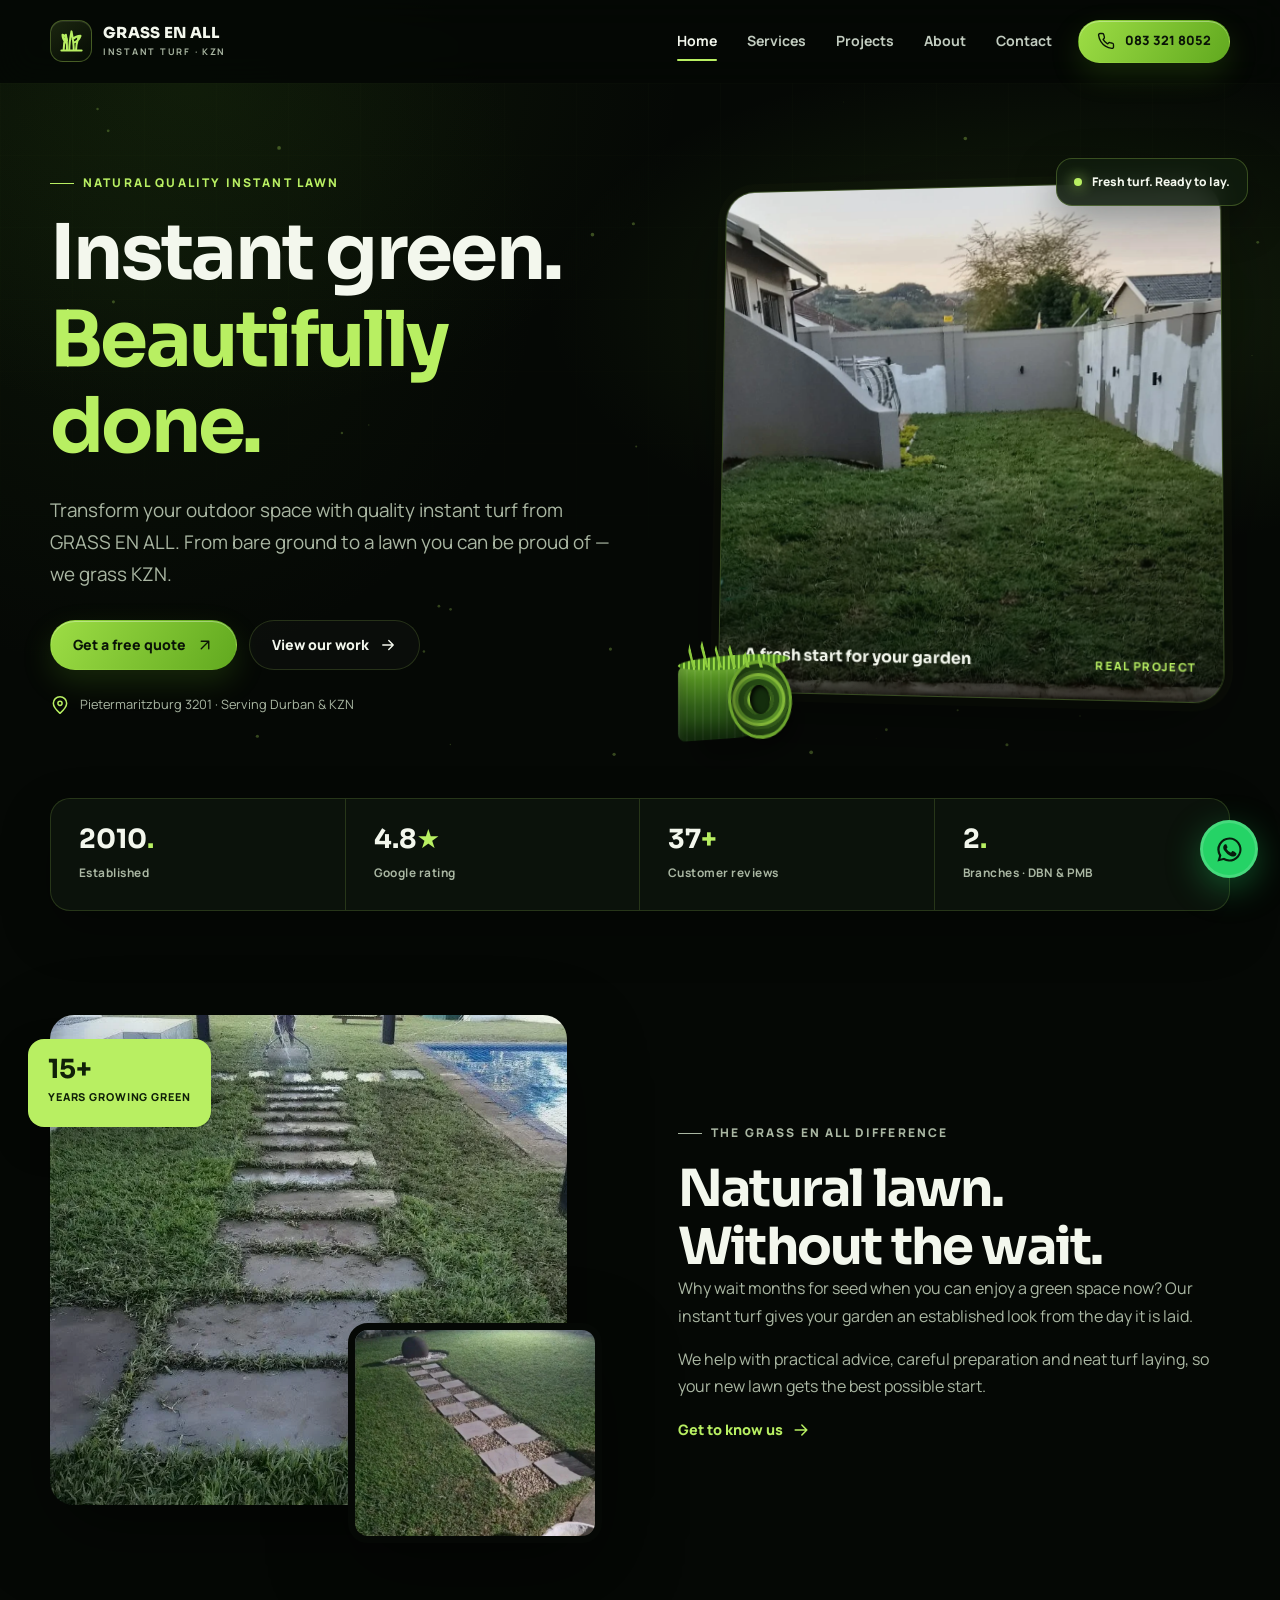
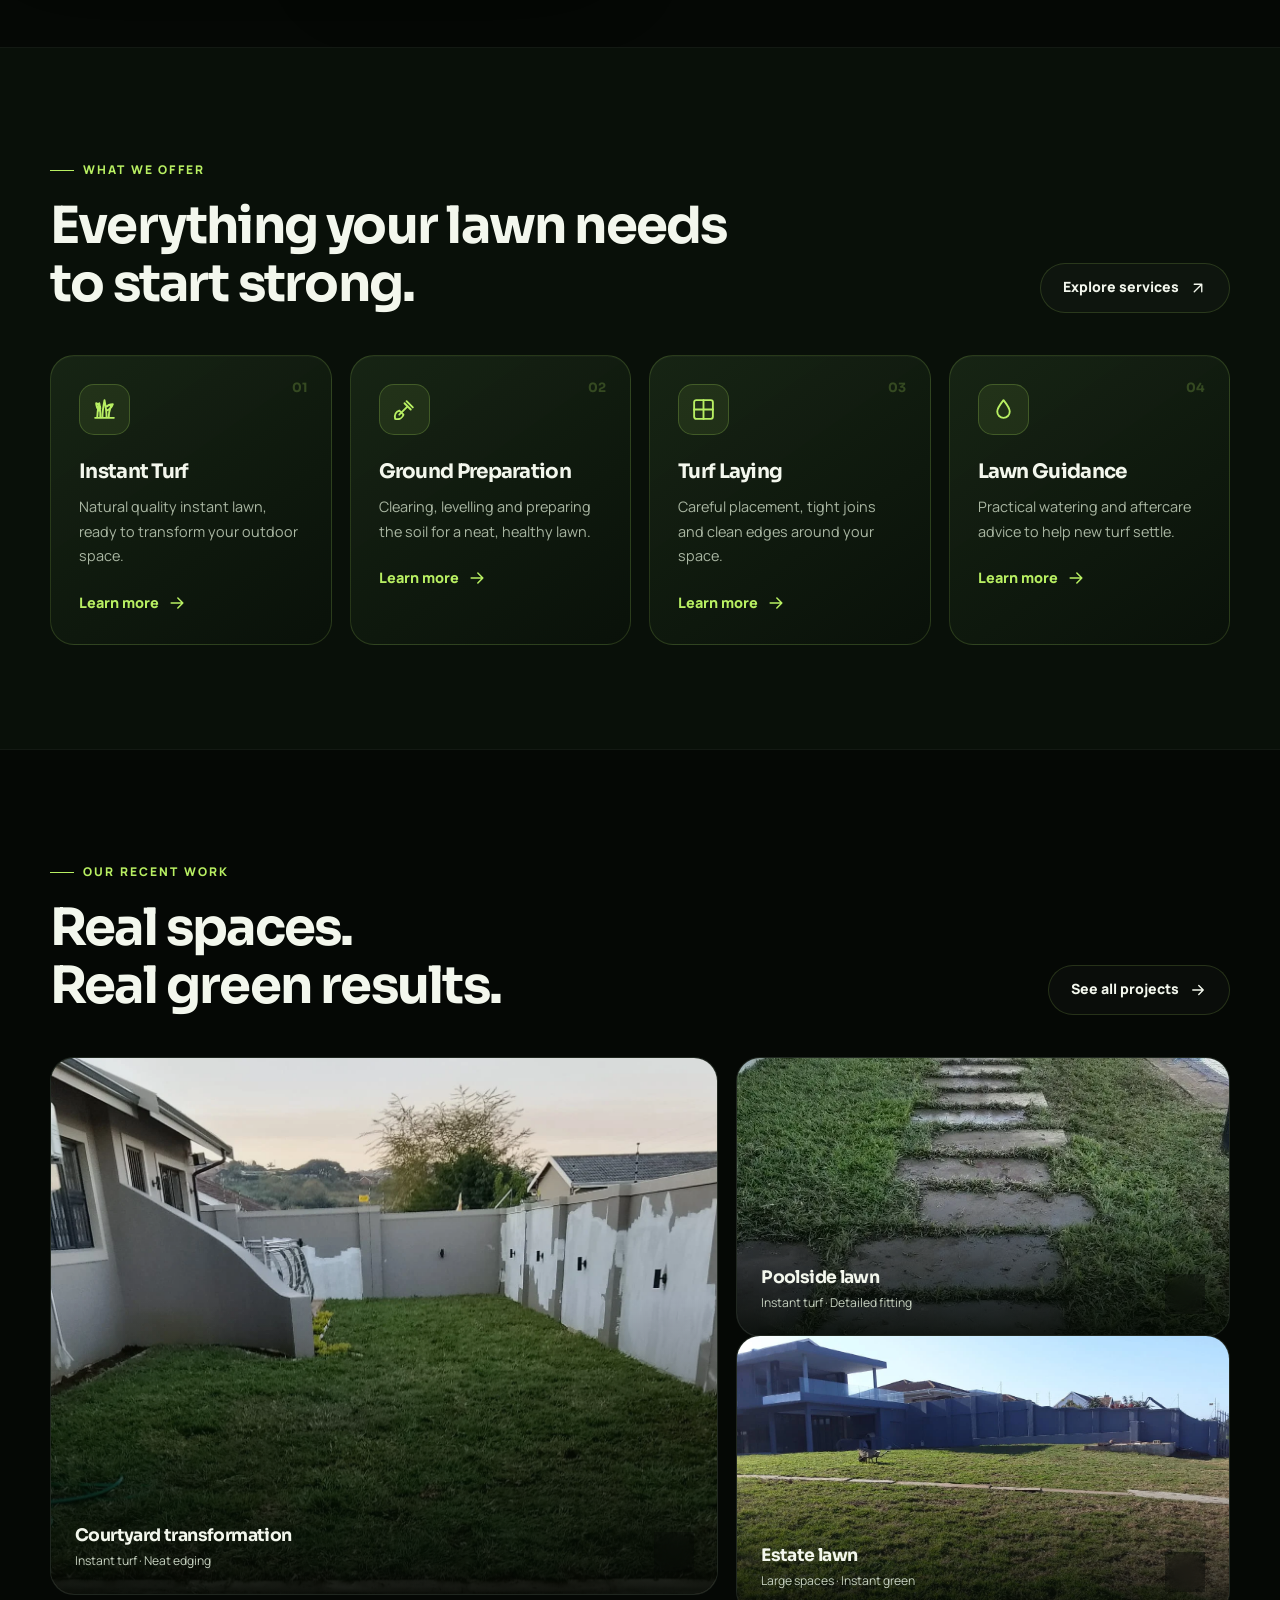
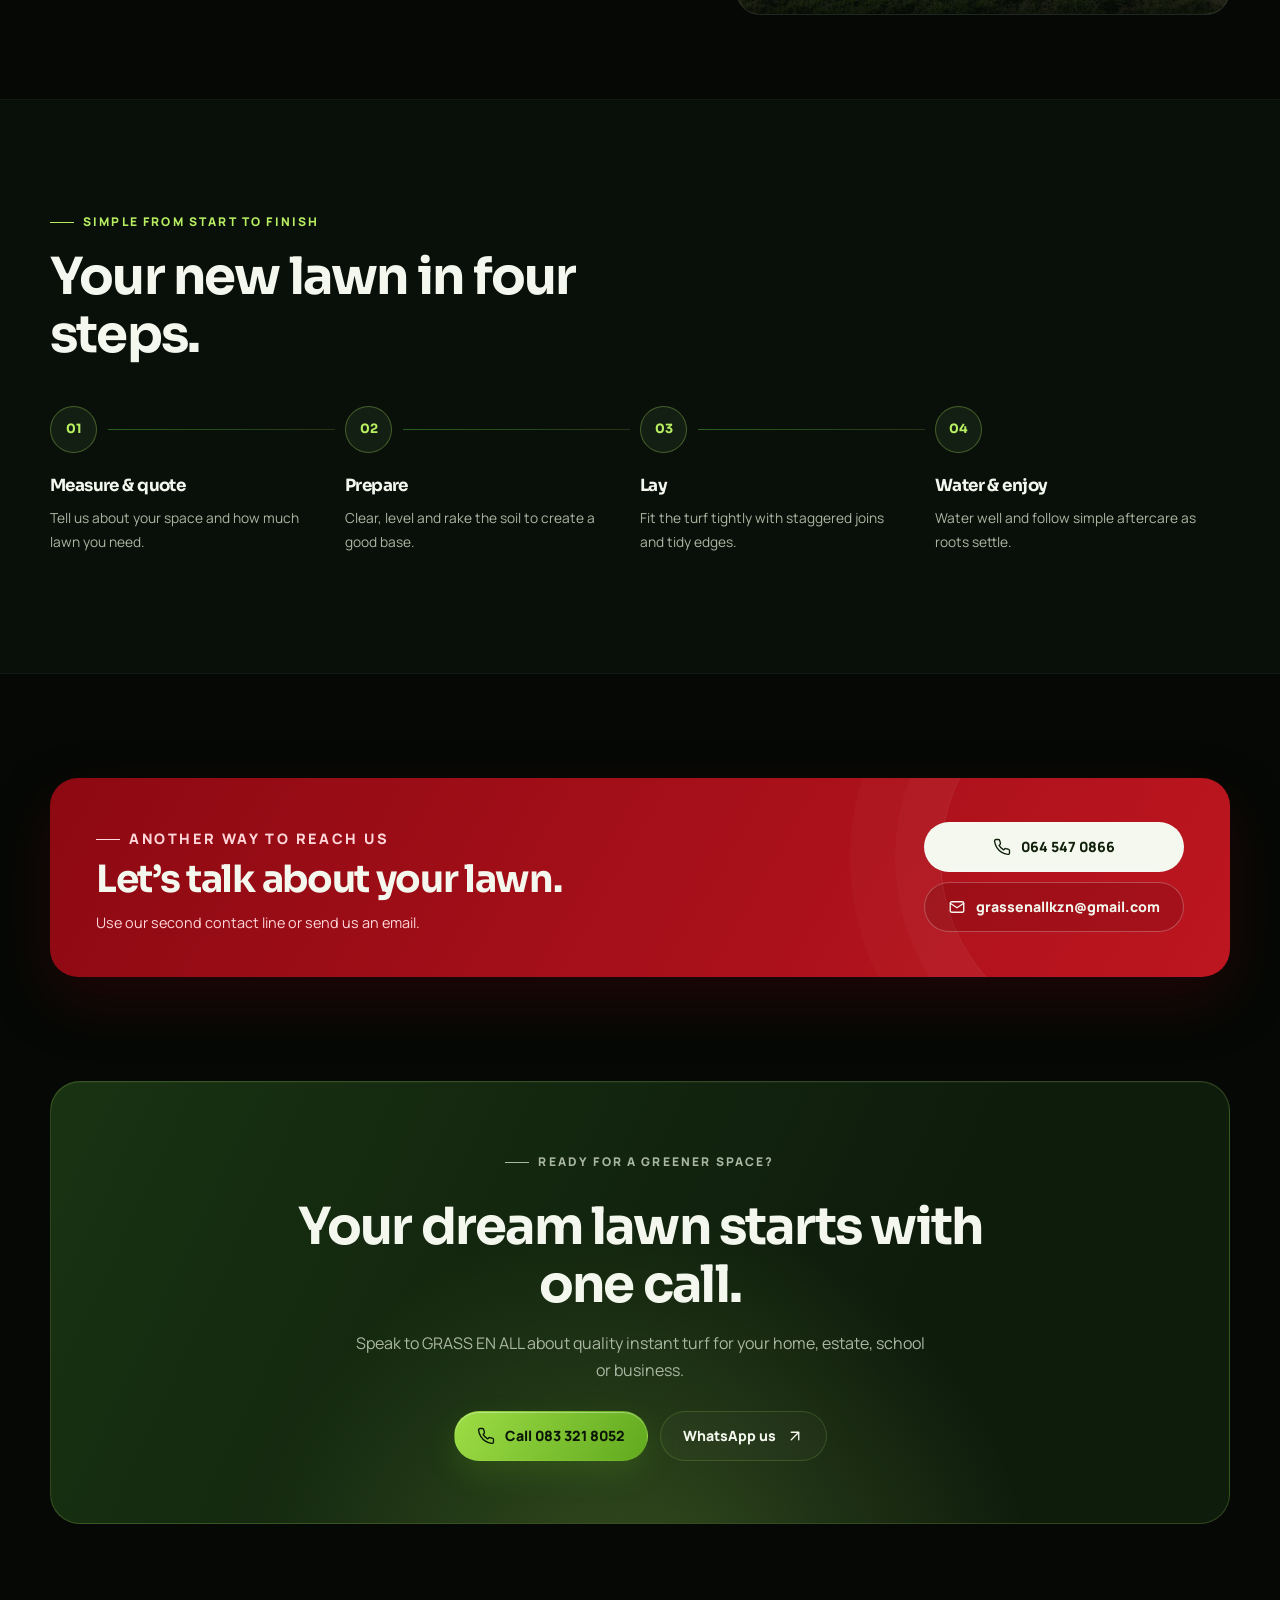
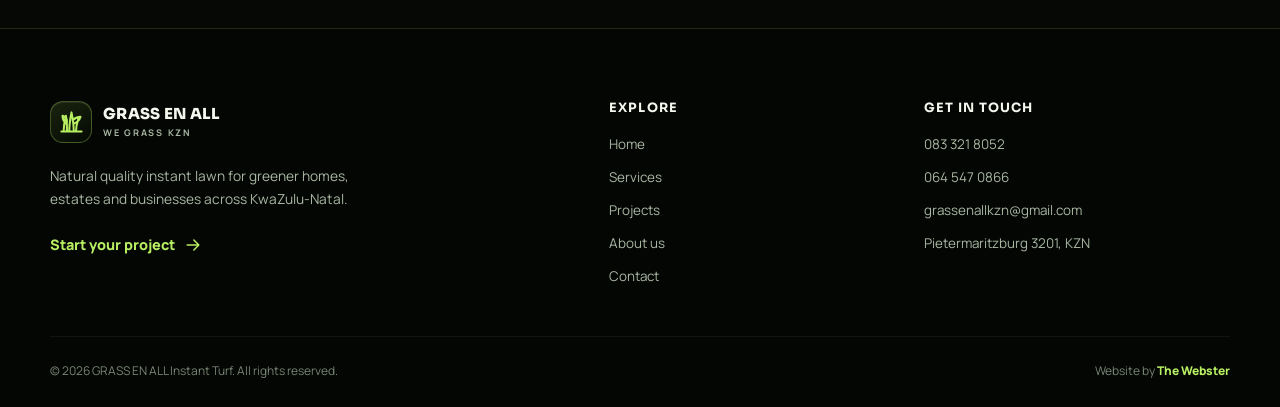
==== commit c1dd9598: "Add service detail pages and update developer credit" ====
--- a/index.html
+++ b/index.html
@@ -98,10 +98,10 @@
           <a class="btn reveal" href="services.html">Explore services<svg class="icon" aria-hidden="true"><use href="assets/icons.svg#arrow-up-right"></use></svg></a>
         </div>
         <div class="card-grid">
-          <article class="card reveal"><span class="card-number">01</span><div class="card-icon"><svg class="icon" aria-hidden="true"><use href="assets/icons.svg#grass"></use></svg></div><h3>Instant Turf</h3><p>Natural quality instant lawn, ready to transform your outdoor space.</p></article>
-          <article class="card reveal delay-1"><span class="card-number">02</span><div class="card-icon"><svg class="icon" aria-hidden="true"><use href="assets/icons.svg#shovel"></use></svg></div><h3>Ground Preparation</h3><p>Clearing, levelling and preparing the soil for a neat, healthy lawn.</p></article>
-          <article class="card reveal delay-2"><span class="card-number">03</span><div class="card-icon"><svg class="icon" aria-hidden="true"><use href="assets/icons.svg#layout"></use></svg></div><h3>Turf Laying</h3><p>Careful placement, tight joins and clean edges around your space.</p></article>
-          <article class="card reveal delay-3"><span class="card-number">04</span><div class="card-icon"><svg class="icon" aria-hidden="true"><use href="assets/icons.svg#drop"></use></svg></div><h3>Lawn Guidance</h3><p>Practical watering and aftercare advice to help new turf settle.</p></article>
+          <article class="card reveal"><span class="card-number">01</span><div class="card-icon"><svg class="icon" aria-hidden="true"><use href="assets/icons.svg#grass"></use></svg></div><h3>Instant Turf</h3><p>Natural quality instant lawn, ready to transform your outdoor space.</p><a class="text-link" href="instant-turf.html">Learn more<svg class="icon" aria-hidden="true"><use href="assets/icons.svg#arrow-right"></use></svg></a></article>
+          <article class="card reveal delay-1"><span class="card-number">02</span><div class="card-icon"><svg class="icon" aria-hidden="true"><use href="assets/icons.svg#shovel"></use></svg></div><h3>Ground Preparation</h3><p>Clearing, levelling and preparing the soil for a neat, healthy lawn.</p><a class="text-link" href="ground-preparation.html">Learn more<svg class="icon" aria-hidden="true"><use href="assets/icons.svg#arrow-right"></use></svg></a></article>
+          <article class="card reveal delay-2"><span class="card-number">03</span><div class="card-icon"><svg class="icon" aria-hidden="true"><use href="assets/icons.svg#layout"></use></svg></div><h3>Turf Laying</h3><p>Careful placement, tight joins and clean edges around your space.</p><a class="text-link" href="turf-laying.html">Learn more<svg class="icon" aria-hidden="true"><use href="assets/icons.svg#arrow-right"></use></svg></a></article>
+          <article class="card reveal delay-3"><span class="card-number">04</span><div class="card-icon"><svg class="icon" aria-hidden="true"><use href="assets/icons.svg#drop"></use></svg></div><h3>Lawn Guidance</h3><p>Practical watering and aftercare advice to help new turf settle.</p><a class="text-link" href="lawn-aftercare.html">Learn more<svg class="icon" aria-hidden="true"><use href="assets/icons.svg#arrow-right"></use></svg></a></article>
         </div>
       </div>
     </section>
@@ -161,7 +161,7 @@
         <div><h2 class="footer-title">Explore</h2><div class="footer-links"><a href="index.html">Home</a><a href="services.html">Services</a><a href="projects.html">Projects</a><a href="about.html">About us</a><a href="contact.html">Contact</a></div></div>
         <div><h2 class="footer-title">Get in touch</h2><div class="footer-links"><a href="tel:+27833218052">083 321 8052</a><a href="tel:+27645470866">064 547 0866</a><a href="mailto:grassenallkzn@gmail.com">grassenallkzn@gmail.com</a><a href="https://www.google.com/maps/search/?api=1&amp;query=Grass+En+All+Pietermaritzburg+3201" target="_blank" rel="noopener">Pietermaritzburg 3201, KZN</a></div></div>
       </div>
-      <div class="footer-bottom"><p>© <span data-year>2026</span> GRASS EN ALL Instant Turf. All rights reserved.</p><p>Website by <a href="https://github.com/thewebster0326" target="_blank" rel="noopener">SMETS Web Studio</a></p></div>
+      <div class="footer-bottom"><p>© <span data-year>2026</span> GRASS EN ALL Instant Turf. All rights reserved.</p><p>Website by <a href="https://thewebster.co.za/" target="_blank" rel="noopener">The Webster</a></p></div>
     </div>
   </footer>
   <a class="whatsapp-float" href="https://wa.me/27833218052?text=Hi%20GRASS%20EN%20ALL%2C%20I%20would%20like%20an%20instant%20turf%20quote." target="_blank" rel="noopener" aria-label="Chat to GRASS EN ALL on WhatsApp"><svg aria-hidden="true"><use href="assets/icons.svg#whatsapp"></use></svg></a>
--- a/css/styles.css
+++ b/css/styles.css
@@ -317,11 +317,14 @@
 .cta-actions { display: flex; flex-wrap: wrap; justify-content: center; gap: 12px; }
 
 .service-list { display: grid; gap: 22px; }
-.service-row { display: grid; grid-template-columns: 80px 1fr auto; align-items: center; gap: 28px; padding: 30px; border: 1px solid var(--line); border-radius: var(--radius); background: linear-gradient(120deg, var(--surface-2), var(--surface)); transition: border-color .25s, transform .25s; }
+.service-row { display: grid; grid-template-columns: 205px 1fr auto; align-items: center; gap: 28px; padding: 18px 26px 18px 18px; border: 1px solid var(--line); border-radius: var(--radius); background: linear-gradient(120deg, var(--surface-2), var(--surface)); transition: border-color .25s, transform .25s; }
 .service-row:hover { border-color: rgba(184,239,98,.38); transform: translateX(5px); }
-.service-row .card-icon { margin: 0; width: 64px; height: 64px; }
+.service-image { display: block; overflow: hidden; height: 180px; border-radius: 16px; background: var(--surface); }
+.service-image img { width: 100%; height: 100%; object-fit: cover; transition: transform .5s, filter .3s; }
+.service-row:hover .service-image img { transform: scale(1.05); filter: saturate(1.1); }
 .service-row h2 { margin-bottom: 8px; font-size: 1.35rem; }
 .service-row p { max-width: 690px; margin: 0; color: var(--muted); font-size: .92rem; }
+.service-row > .text-link { white-space: nowrap; }
 .service-tag { display: inline-block; margin-top: 10px; color: var(--lime); font-size: .72rem; font-weight: 800; letter-spacing: .08em; text-transform: uppercase; }
 
 .calculator { display: grid; grid-template-columns: 1fr .85fr; overflow: hidden; border: 1px solid var(--line); border-radius: 28px; background: var(--surface); box-shadow: var(--shadow); }
@@ -501,6 +504,9 @@
   .footer-grid { grid-template-columns: 1.4fr 1fr; gap: 40px; }
   .footer-grid > div:last-child { grid-column: 1 / 3; }
   .location-panel { grid-template-columns: 1fr; }
+  .service-row { grid-template-columns: 170px 1fr; padding: 18px; }
+  .service-image { height: 100%; min-height: 180px; }
+  .service-row > .text-link { grid-column: 2; }
 }
 
 @media (max-width: 580px) {
@@ -546,10 +552,10 @@
   .red-contact-actions, .red-contact-actions .btn { width: 100%; }
   .cta-panel { padding: 40px 23px; border-radius: 23px; }
   .cta-actions { flex-direction: column; }
-  .service-row { grid-template-columns: 52px 1fr; gap: 17px; padding: 23px 20px; }
-  .service-row .card-icon { width: 50px; height: 50px; }
-  .service-row > .text-link { grid-column: 2; }
-  .service-row h2 { font-size: 1.1rem; }
+  .service-row { grid-template-columns: 1fr; gap: 18px; padding: 16px 16px 22px; }
+  .service-image { height: 220px; min-height: 0; }
+  .service-row > .text-link { grid-column: auto; }
+  .service-row h2 { font-size: 1.2rem; }
   .calculator-form, .calculator-result { padding: 28px 22px; }
   .form-row { grid-template-columns: 1fr; gap: 0; }
   .calculator-result .btn { width: 100%; }
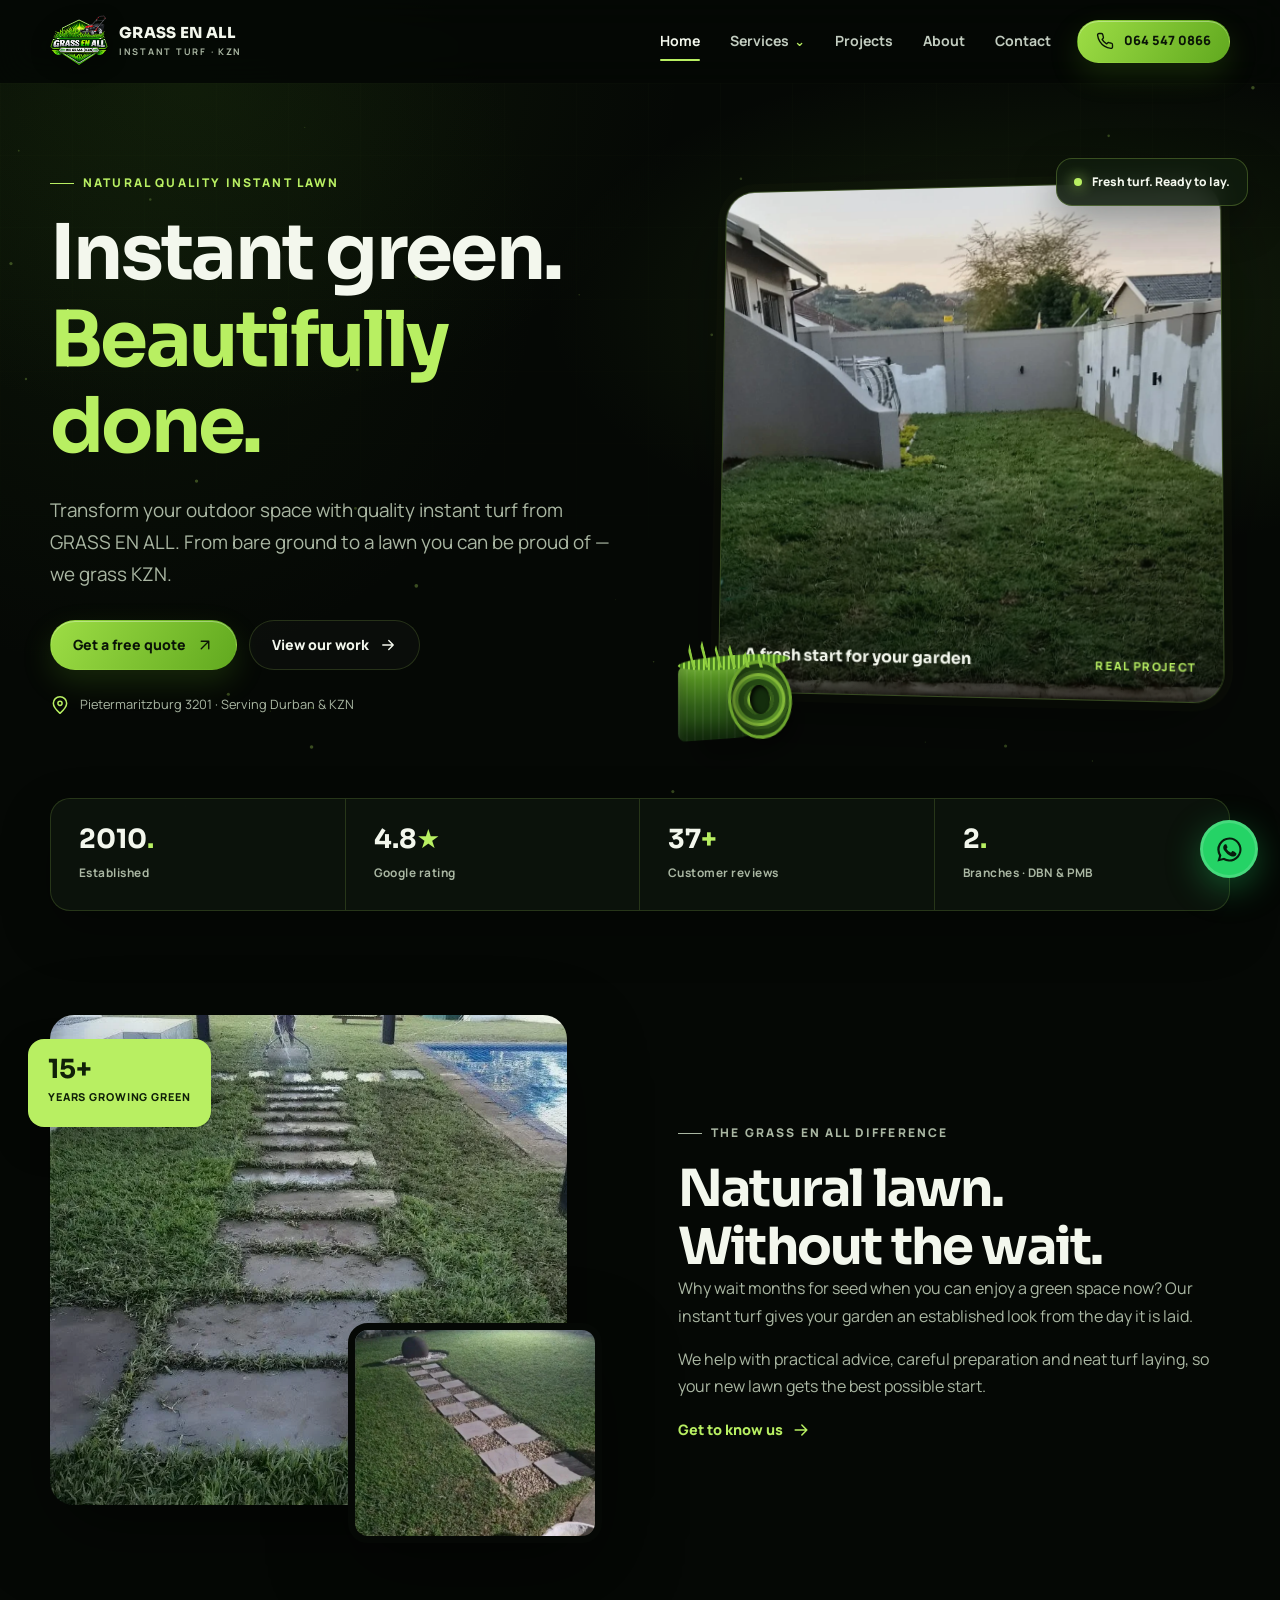
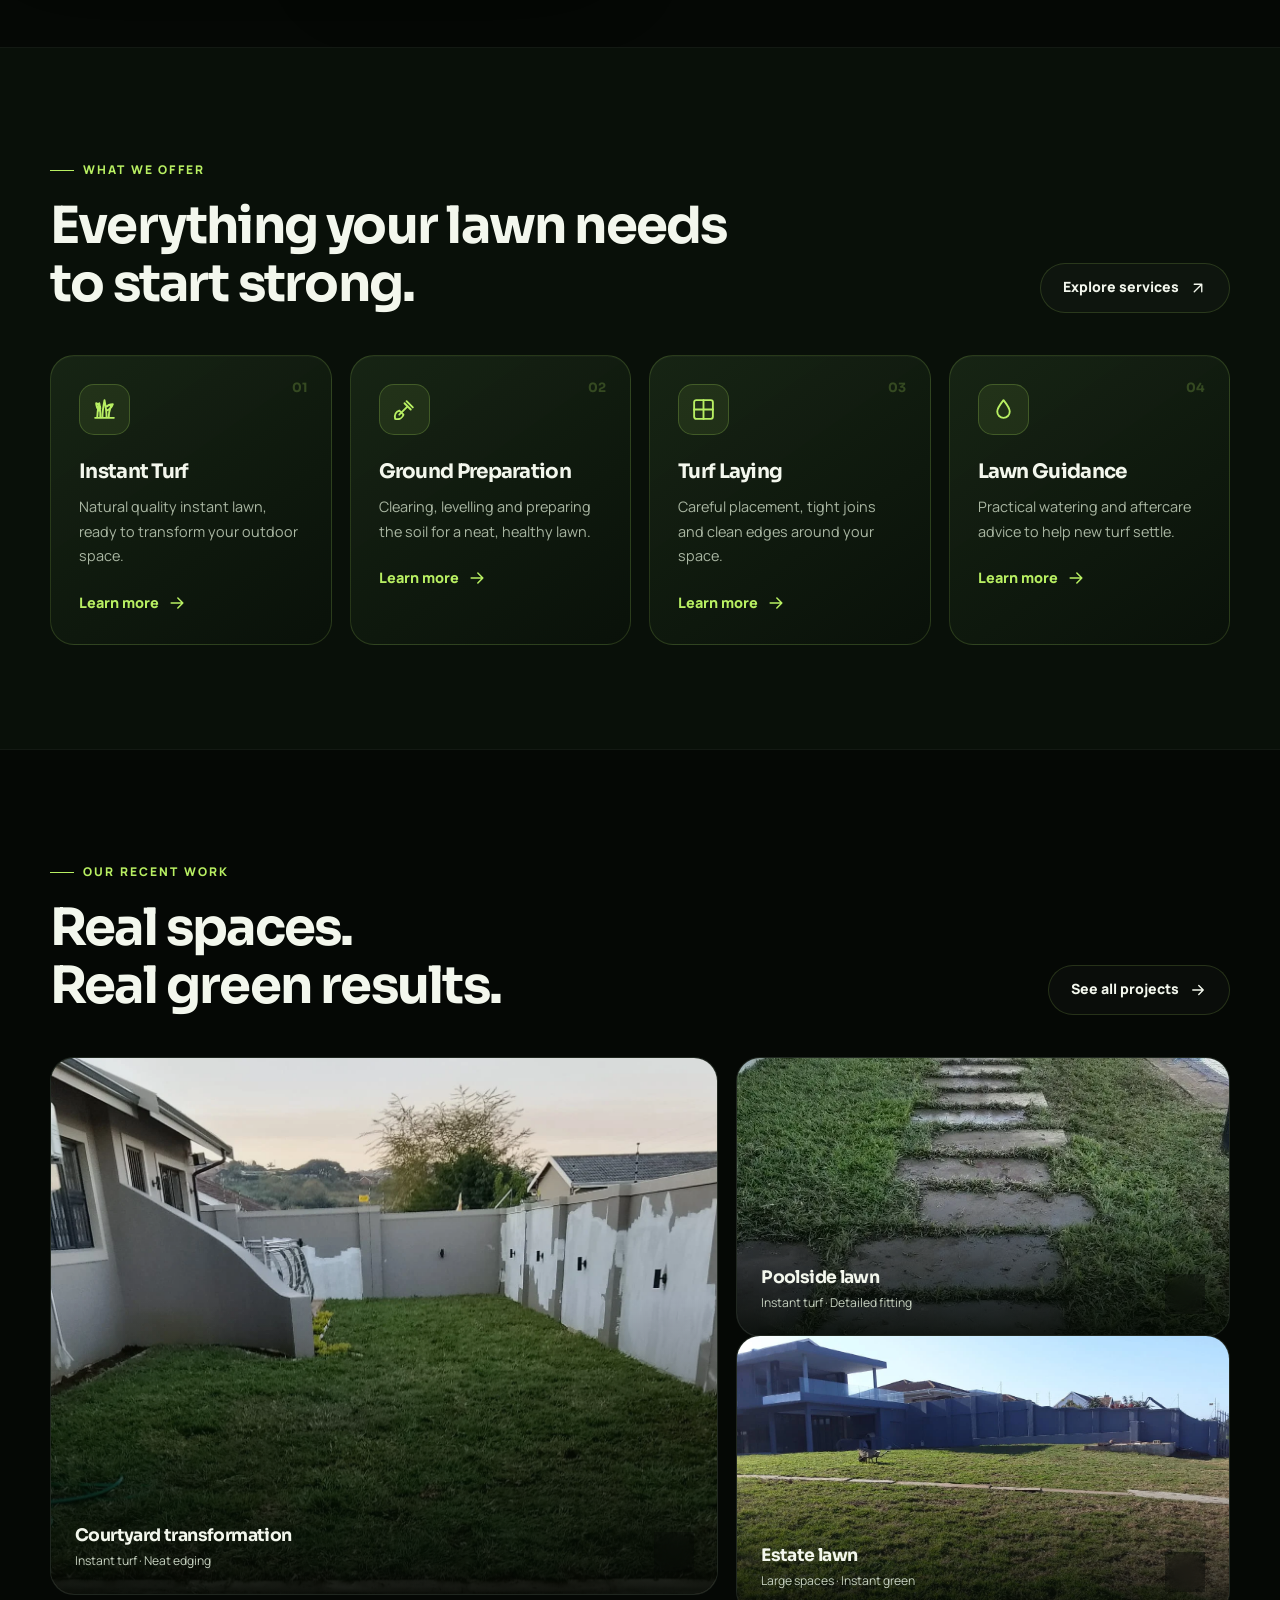
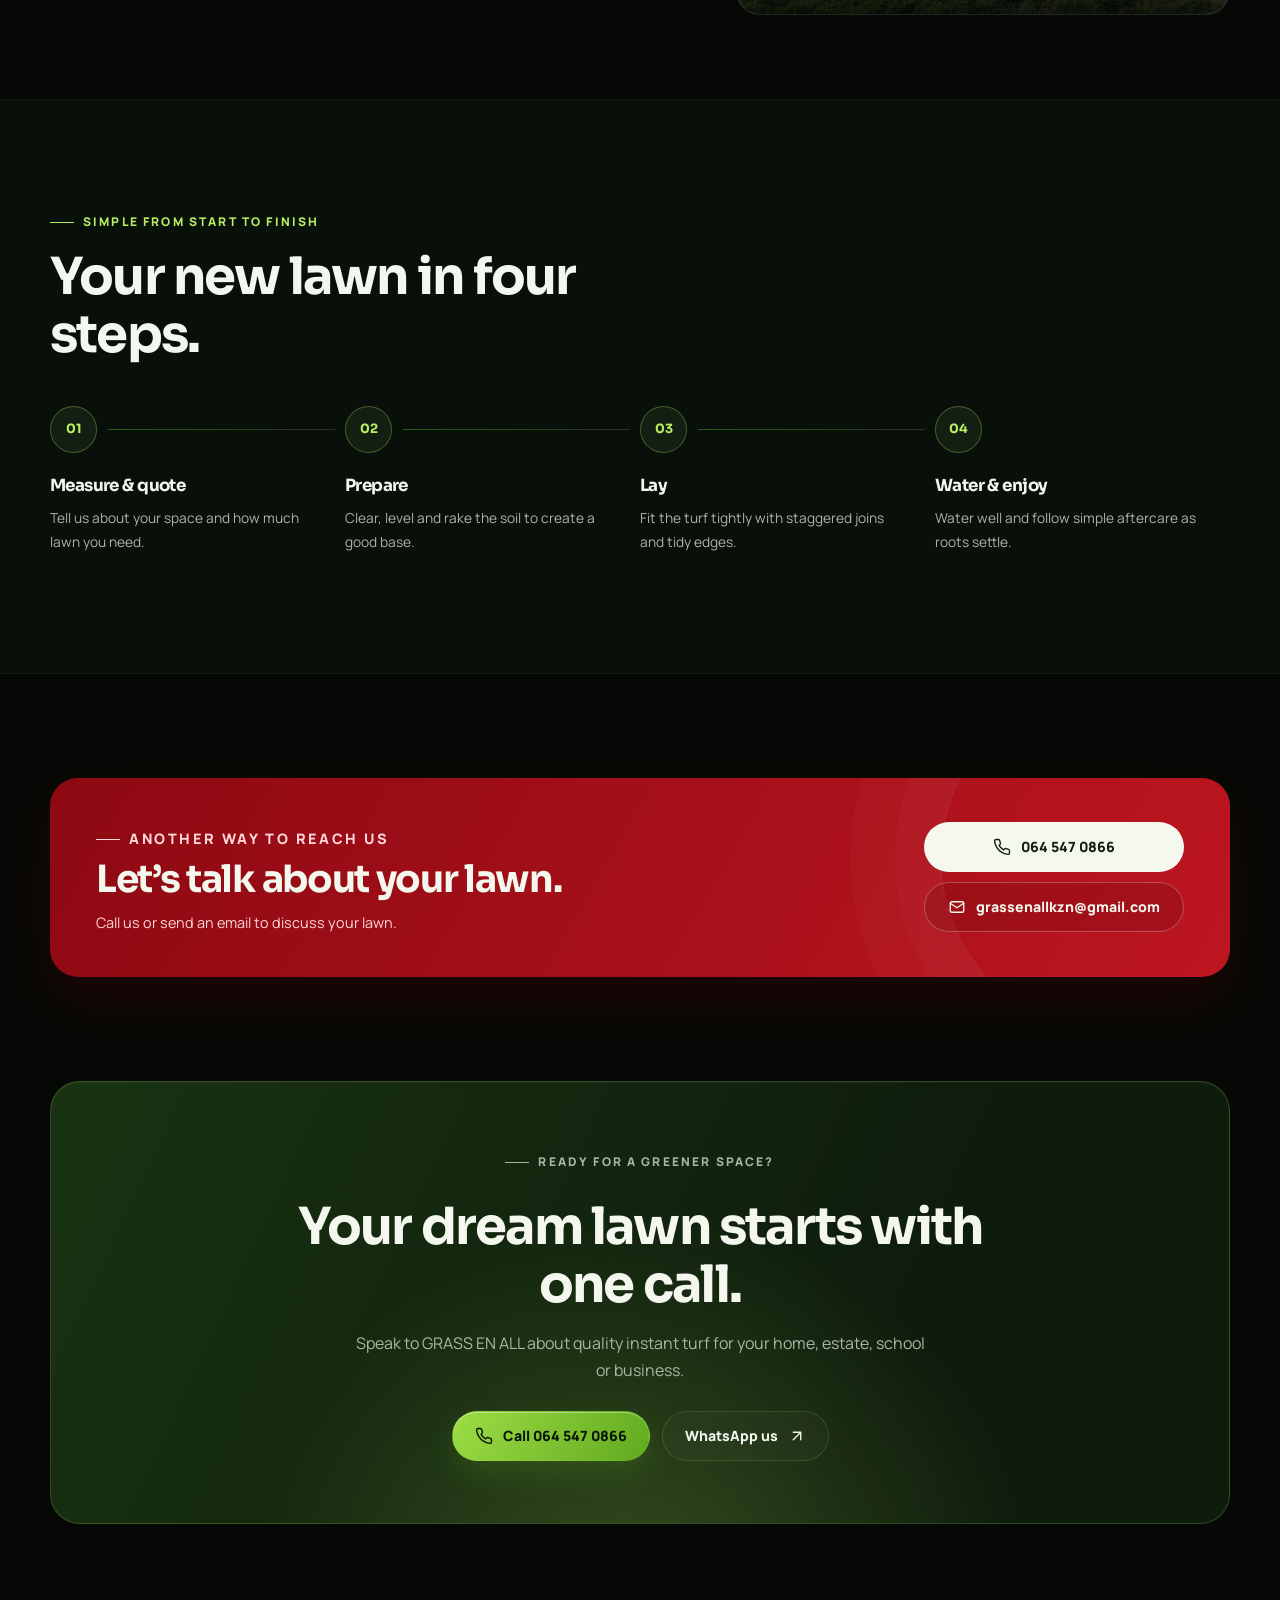
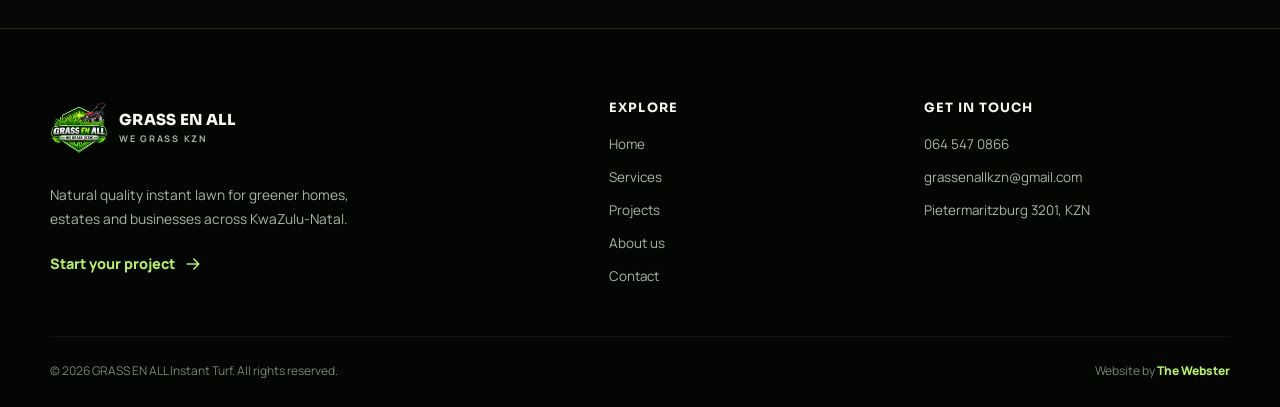
==== commit 4998bcf3: "Update logo, contact number and services navigation" ====
--- a/index.html
+++ b/index.html
@@ -4,9 +4,9 @@
   <meta charset="utf-8">
   <meta name="viewport" content="width=device-width, initial-scale=1">
   <title>GRASS EN ALL | Instant Turf in Pietermaritzburg & KZN</title>
-  <meta name="description" content="Natural quality instant lawn from GRASS EN ALL. Turf supply, ground preparation and lawn guidance across Pietermaritzburg, Durban and KZN. Call 083 321 8052.">
+  <meta name="description" content="Natural quality instant lawn from GRASS EN ALL. Turf supply, ground preparation and lawn guidance across Pietermaritzburg, Durban and KZN. Call 064 547 0866.">
   <meta name="theme-color" content="#050805">
-  <link rel="icon" href="assets/favicon.svg" type="image/svg+xml">
+  <link rel="icon" href="assets/images/favicon.png" type="image/png">
   <link rel="canonical" href="https://thewebster0326.github.io/grass-en-all-kzn/">
   <meta property="og:title" content="GRASS EN ALL — We Grass KZN">
   <meta property="og:description" content="Natural quality instant lawn for homes, estates and businesses across KwaZulu-Natal.">
@@ -15,7 +15,7 @@
   <script>document.documentElement.classList.add('js');</script>
   <link rel="stylesheet" href="css/styles.css">
   <script type="application/ld+json">
-    {"@context":"https://schema.org","@type":"LocalBusiness","name":"GRASS EN ALL Instant Turf","url":"https://thewebster0326.github.io/grass-en-all-kzn/","logo":"https://thewebster0326.github.io/grass-en-all-kzn/assets/images/logo.webp","image":"https://thewebster0326.github.io/grass-en-all-kzn/assets/images/hero-garden.webp","telephone":["+27833218052","+27645470866"],"email":"grassenallkzn@gmail.com","foundingDate":"2010","address":{"@type":"PostalAddress","addressLocality":"Pietermaritzburg","postalCode":"3201","addressRegion":"KwaZulu-Natal","addressCountry":"ZA"},"areaServed":"KwaZulu-Natal","aggregateRating":{"@type":"AggregateRating","ratingValue":"4.8","reviewCount":"37"}}
+    {"@context":"https://schema.org","@type":"LocalBusiness","name":"GRASS EN ALL Instant Turf","url":"https://thewebster0326.github.io/grass-en-all-kzn/","logo":"https://thewebster0326.github.io/grass-en-all-kzn/assets/images/logo.webp","image":"https://thewebster0326.github.io/grass-en-all-kzn/assets/images/hero-garden.webp","telephone":"+27645470866","email":"grassenallkzn@gmail.com","foundingDate":"2010","address":{"@type":"PostalAddress","addressLocality":"Pietermaritzburg","postalCode":"3201","addressRegion":"KwaZulu-Natal","addressCountry":"ZA"},"areaServed":"KwaZulu-Natal","aggregateRating":{"@type":"AggregateRating","ratingValue":"4.8","reviewCount":"37"}}
   </script>
 </head>
 <body>
@@ -23,18 +23,18 @@
   <header class="site-header">
     <div class="container nav">
       <a class="brand" href="index.html" aria-label="GRASS EN ALL home">
-        <span class="brand-mark"><svg class="icon" aria-hidden="true"><use href="assets/icons.svg#grass"></use></svg></span>
+        <span class="brand-mark"><img src="assets/images/logo.webp" alt="" aria-hidden="true"></span>
         <span class="brand-name">GRASS EN ALL<small>Instant Turf · KZN</small></span>
       </a>
       <nav class="nav-links" aria-label="Main navigation">
         <a href="index.html" aria-current="page">Home</a>
-        <a href="services.html">Services</a>
+        <div class="nav-dropdown"><a href="services.html">Services<span class="dropdown-caret" aria-hidden="true">⌄</span></a><div class="dropdown-menu"><a href="instant-turf.html">Natural Instant Turf</a><a href="ground-preparation.html">Ground Preparation</a><a href="turf-laying.html">Turf Laying</a><a href="turf-delivery.html">Supply &amp; Delivery</a><a href="lawn-aftercare.html">Lawn Aftercare</a></div></div>
         <a href="projects.html">Projects</a>
         <a href="about.html">About</a>
         <a href="contact.html">Contact</a>
       </nav>
       <div class="nav-actions">
-        <a class="btn btn-primary btn-sm" href="tel:+27833218052"><svg class="icon" aria-hidden="true"><use href="assets/icons.svg#phone"></use></svg>083 321 8052</a>
+        <a class="btn btn-primary btn-sm" href="tel:+27645470866"><svg class="icon" aria-hidden="true"><use href="assets/icons.svg#phone"></use></svg>064 547 0866</a>
         <button class="menu-toggle" type="button" aria-label="Toggle navigation" aria-expanded="false"><span></span><span></span><span></span></button>
       </div>
     </div>
@@ -135,7 +135,7 @@
     <section class="section">
       <div class="container red-contact reveal">
         <div class="red-contact-inner">
-          <div><p class="eyebrow">Another way to reach us</p><h2>Let’s talk about your lawn.</h2><p>Use our second contact line or send us an email.</p></div>
+          <div><p class="eyebrow">Another way to reach us</p><h2>Let’s talk about your lawn.</h2><p>Call us or send an email to discuss your lawn.</p></div>
           <div class="red-contact-actions">
             <a class="btn btn-light" href="tel:+27645470866"><svg class="icon" aria-hidden="true"><use href="assets/icons.svg#phone"></use></svg>064 547 0866</a>
             <a class="btn" href="mailto:grassenallkzn@gmail.com"><svg class="icon" aria-hidden="true"><use href="assets/icons.svg#mail"></use></svg>grassenallkzn@gmail.com</a>
@@ -149,7 +149,7 @@
         <p class="eyebrow">Ready for a greener space?</p>
         <h2>Your dream lawn starts with one call.</h2>
         <p>Speak to GRASS EN ALL about quality instant turf for your home, estate, school or business.</p>
-        <div class="cta-actions"><a class="btn btn-primary" href="tel:+27833218052"><svg class="icon" aria-hidden="true"><use href="assets/icons.svg#phone"></use></svg>Call 083 321 8052</a><a class="btn" href="https://wa.me/27833218052?text=Hi%20GRASS%20EN%20ALL%2C%20I%20would%20like%20an%20instant%20turf%20quote." target="_blank" rel="noopener">WhatsApp us<svg class="icon" aria-hidden="true"><use href="assets/icons.svg#arrow-up-right"></use></svg></a></div>
+        <div class="cta-actions"><a class="btn btn-primary" href="tel:+27645470866"><svg class="icon" aria-hidden="true"><use href="assets/icons.svg#phone"></use></svg>Call 064 547 0866</a><a class="btn" href="https://wa.me/27645470866?text=Hi%20GRASS%20EN%20ALL%2C%20I%20would%20like%20an%20instant%20turf%20quote." target="_blank" rel="noopener">WhatsApp us<svg class="icon" aria-hidden="true"><use href="assets/icons.svg#arrow-up-right"></use></svg></a></div>
       </div>
     </section>
   </main>
@@ -157,14 +157,14 @@
   <footer class="site-footer">
     <div class="container">
       <div class="footer-grid">
-        <div class="footer-brand"><a class="brand" href="index.html"><span class="brand-mark"><svg class="icon" aria-hidden="true"><use href="assets/icons.svg#grass"></use></svg></span><span class="brand-name">GRASS EN ALL<small>We Grass KZN</small></span></a><p>Natural quality instant lawn for greener homes, estates and businesses across KwaZulu-Natal.</p><a class="text-link" href="contact.html">Start your project<svg class="icon" aria-hidden="true"><use href="assets/icons.svg#arrow-right"></use></svg></a></div>
+        <div class="footer-brand"><a class="brand" href="index.html"><span class="brand-mark"><img src="assets/images/logo.webp" alt="" aria-hidden="true"></span><span class="brand-name">GRASS EN ALL<small>We Grass KZN</small></span></a><p>Natural quality instant lawn for greener homes, estates and businesses across KwaZulu-Natal.</p><a class="text-link" href="contact.html">Start your project<svg class="icon" aria-hidden="true"><use href="assets/icons.svg#arrow-right"></use></svg></a></div>
         <div><h2 class="footer-title">Explore</h2><div class="footer-links"><a href="index.html">Home</a><a href="services.html">Services</a><a href="projects.html">Projects</a><a href="about.html">About us</a><a href="contact.html">Contact</a></div></div>
-        <div><h2 class="footer-title">Get in touch</h2><div class="footer-links"><a href="tel:+27833218052">083 321 8052</a><a href="tel:+27645470866">064 547 0866</a><a href="mailto:grassenallkzn@gmail.com">grassenallkzn@gmail.com</a><a href="https://www.google.com/maps/search/?api=1&amp;query=Grass+En+All+Pietermaritzburg+3201" target="_blank" rel="noopener">Pietermaritzburg 3201, KZN</a></div></div>
+        <div><h2 class="footer-title">Get in touch</h2><div class="footer-links"><a href="tel:+27645470866">064 547 0866</a><a href="mailto:grassenallkzn@gmail.com">grassenallkzn@gmail.com</a><a href="https://www.google.com/maps/search/?api=1&amp;query=Grass+En+All+Pietermaritzburg+3201" target="_blank" rel="noopener">Pietermaritzburg 3201, KZN</a></div></div>
       </div>
       <div class="footer-bottom"><p>© <span data-year>2026</span> GRASS EN ALL Instant Turf. All rights reserved.</p><p>Website by <a href="https://thewebster.co.za/" target="_blank" rel="noopener">The Webster</a></p></div>
     </div>
   </footer>
-  <a class="whatsapp-float" href="https://wa.me/27833218052?text=Hi%20GRASS%20EN%20ALL%2C%20I%20would%20like%20an%20instant%20turf%20quote." target="_blank" rel="noopener" aria-label="Chat to GRASS EN ALL on WhatsApp"><svg aria-hidden="true"><use href="assets/icons.svg#whatsapp"></use></svg></a>
+  <a class="whatsapp-float" href="https://wa.me/27645470866?text=Hi%20GRASS%20EN%20ALL%2C%20I%20would%20like%20an%20instant%20turf%20quote." target="_blank" rel="noopener" aria-label="Chat to GRASS EN ALL on WhatsApp"><svg aria-hidden="true"><use href="assets/icons.svg#whatsapp"></use></svg></a>
   <script src="js/main.js" defer></script>
 </body>
 </html>
--- a/css/styles.css
+++ b/css/styles.css
@@ -105,15 +105,11 @@
 .brand-mark {
   display: grid;
   place-items: center;
-  width: 42px;
-  height: 42px;
-  border: 1px solid rgba(184, 239, 98, .3);
-  border-radius: 13px;
-  background: linear-gradient(145deg, rgba(184,239,98,.13), rgba(116,189,45,.02));
-  color: var(--lime);
-  box-shadow: inset 0 1px 0 rgba(255,255,255,.08);
-}
-.brand-mark svg { width: 27px; height: 27px; }
+  width: 58px;
+  height: 54px;
+  flex: none;
+}
+.brand-mark img { width: 58px; height: 54px; object-fit: contain; filter: drop-shadow(0 5px 10px rgba(0,0,0,.25)); }
 .brand-name { font-family: var(--font-display); font-size: .95rem; font-weight: 800; letter-spacing: .02em; line-height: 1.2; }
 .brand-name small { display: block; margin-top: 4px; color: var(--muted); font-family: var(--font-body); font-size: .57rem; font-weight: 700; letter-spacing: .19em; text-transform: uppercase; }
 .nav-links { display: flex; align-items: center; gap: 30px; margin-left: auto; }
@@ -574,6 +570,40 @@
   .whatsapp-float { right: 15px; bottom: 15px; width: 54px; height: 54px; }
 }
 
+.nav-dropdown { position: relative; display: flex; align-items: center; }
+.dropdown-caret { margin-left: 5px; color: var(--lime); font-size: .8rem; line-height: 1; transition: transform .2s; }
+.nav-dropdown:hover .dropdown-caret, .nav-dropdown:focus-within .dropdown-caret { transform: rotate(180deg); }
+.dropdown-menu {
+  position: absolute;
+  top: calc(100% - 8px);
+  left: -24px;
+  width: 250px;
+  padding: 10px;
+  border: 1px solid rgba(184,239,98,.2);
+  border-radius: 16px;
+  background: #0b130b;
+  box-shadow: 0 22px 50px rgba(0,0,0,.45);
+  opacity: 0;
+  visibility: hidden;
+  transform: translateY(8px);
+  pointer-events: none;
+  transition: opacity .2s, transform .2s, visibility .2s;
+}
+.nav-dropdown:hover .dropdown-menu, .nav-dropdown:focus-within .dropdown-menu { opacity: 1; visibility: visible; transform: none; pointer-events: auto; }
+.nav-links .dropdown-menu a { display: flex; padding: 12px 14px; border: 0; border-radius: 10px; color: var(--muted); font-family: var(--font-body); font-size: .8rem; line-height: 1.4; }
+.nav-links .dropdown-menu a::after { display: none; }
+.nav-links .dropdown-menu a:hover { background: rgba(184,239,98,.08); color: var(--lime); }
+
+@media (max-width: 850px) {
+  .nav-links { overflow-y: auto; }
+  .nav-dropdown { display: block; }
+  .nav-dropdown > a { display: flex; align-items: center; }
+  .dropdown-caret { display: none; }
+  .nav-dropdown .dropdown-menu { position: static; width: auto; padding: 0 0 10px 16px; border: 0; border-radius: 0; background: transparent; box-shadow: none; opacity: 1; visibility: visible; transform: none; pointer-events: auto; }
+  .nav-links .dropdown-menu a { padding: 10px 5px; border-bottom: 0; color: var(--muted); font-size: .78rem; }
+  .brand-mark, .brand-mark img { width: 48px; height: 44px; }
+}
+
 @media (prefers-reduced-motion: reduce) {
   html { scroll-behavior: auto; }
   *, *::before, *::after { scroll-behavior: auto !important; animation: none !important; transition-duration: .01ms !important; }
